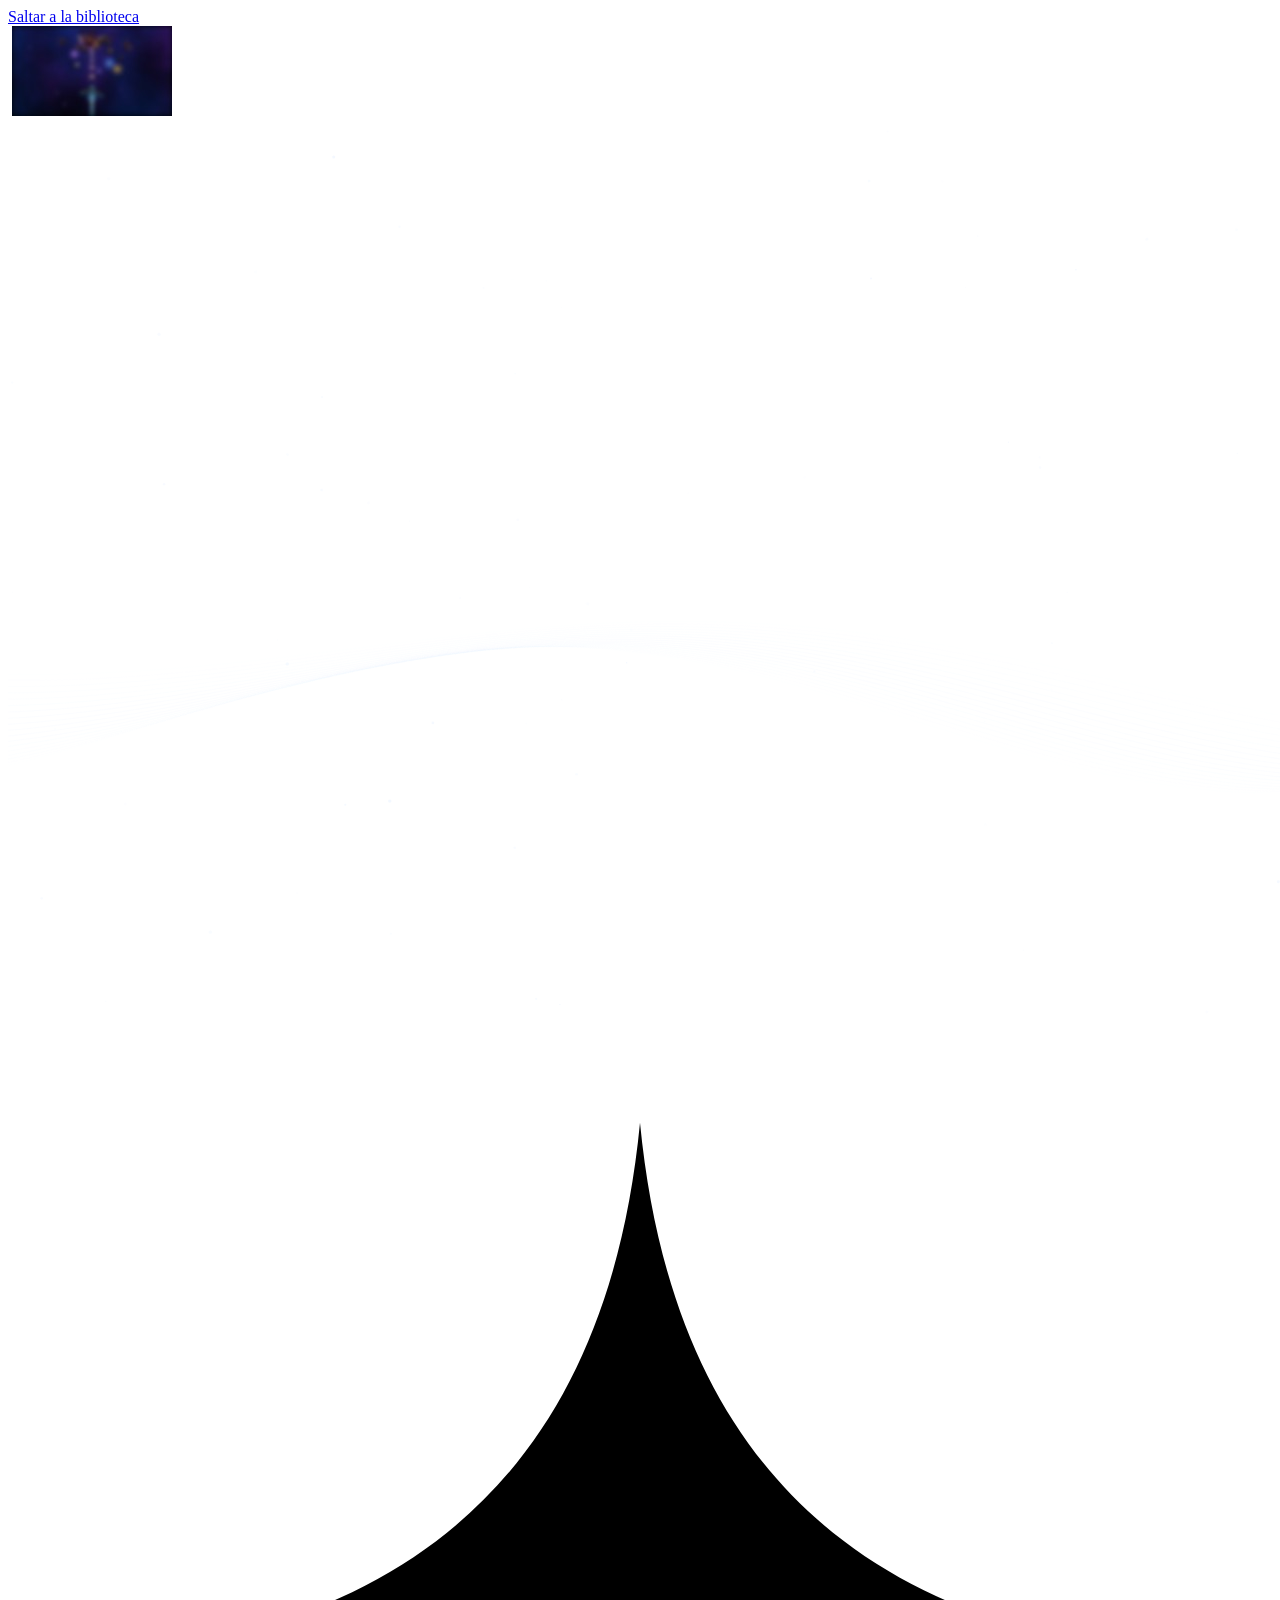
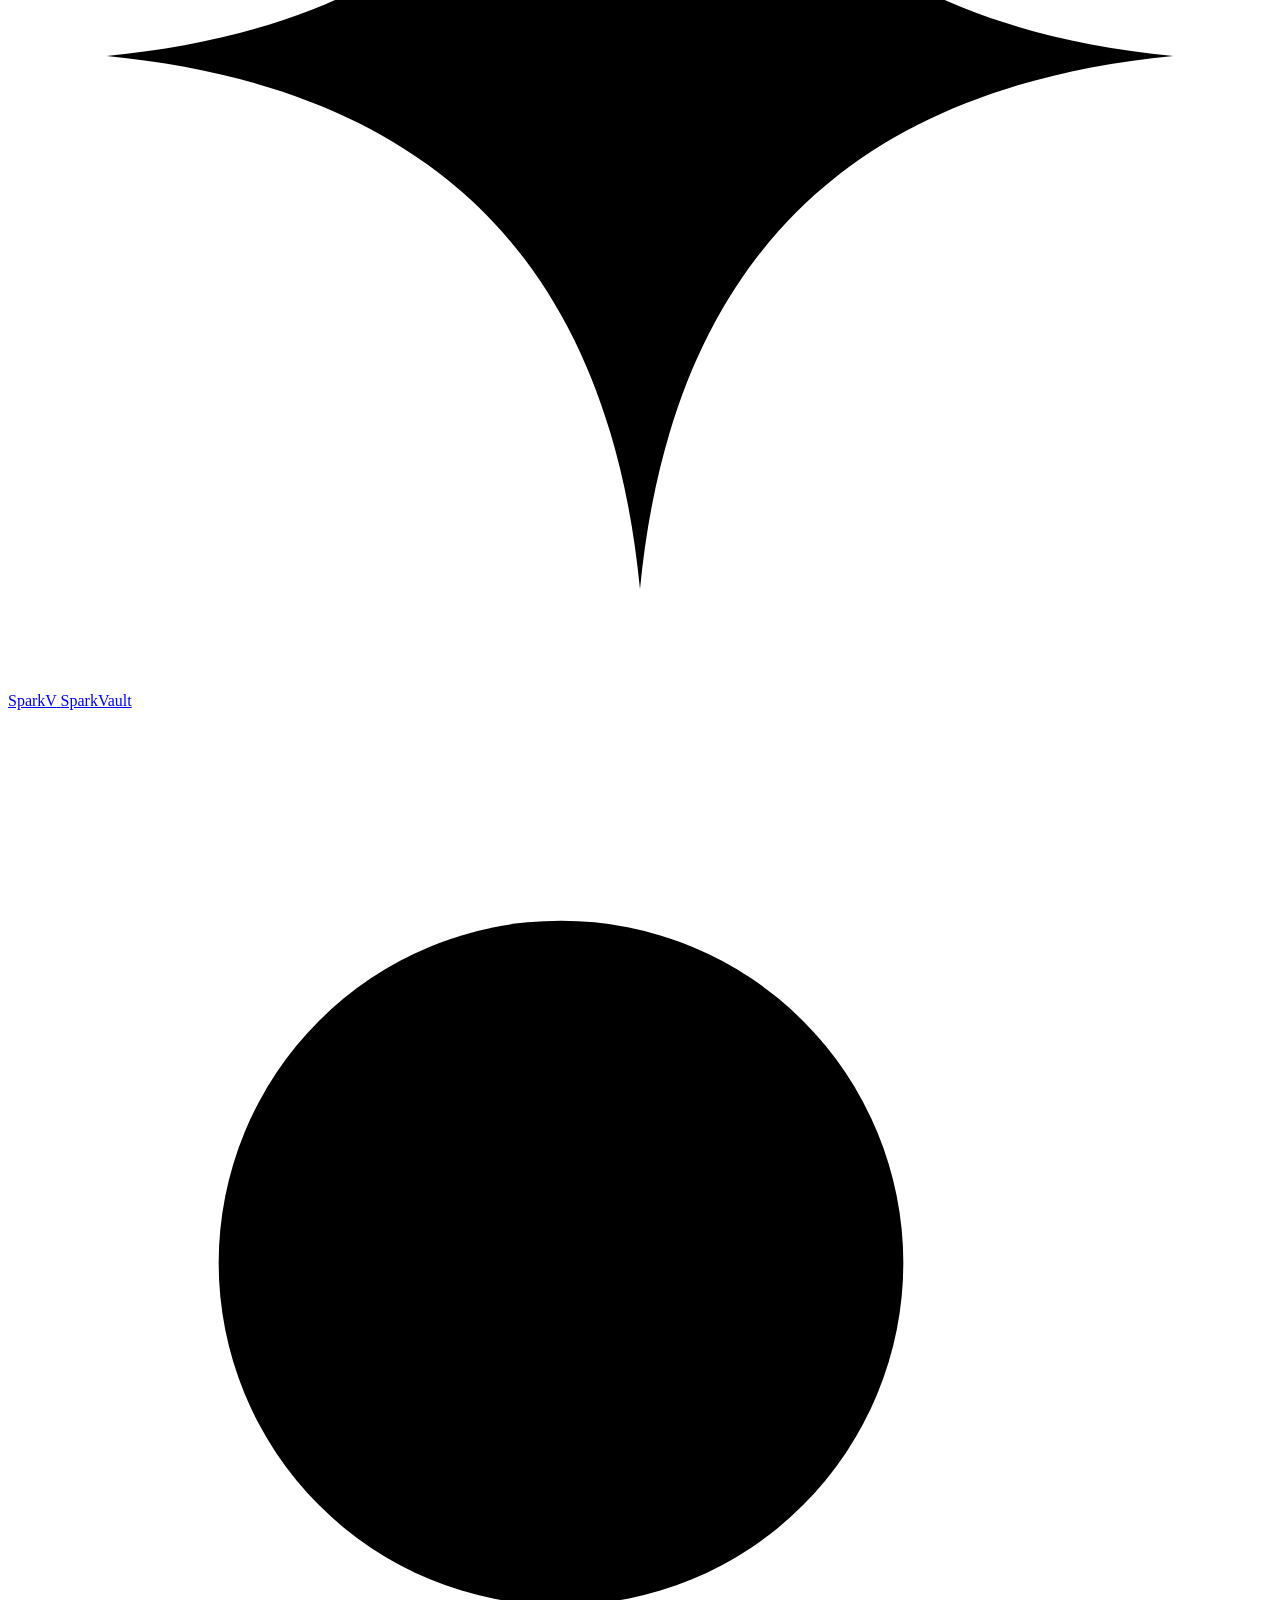
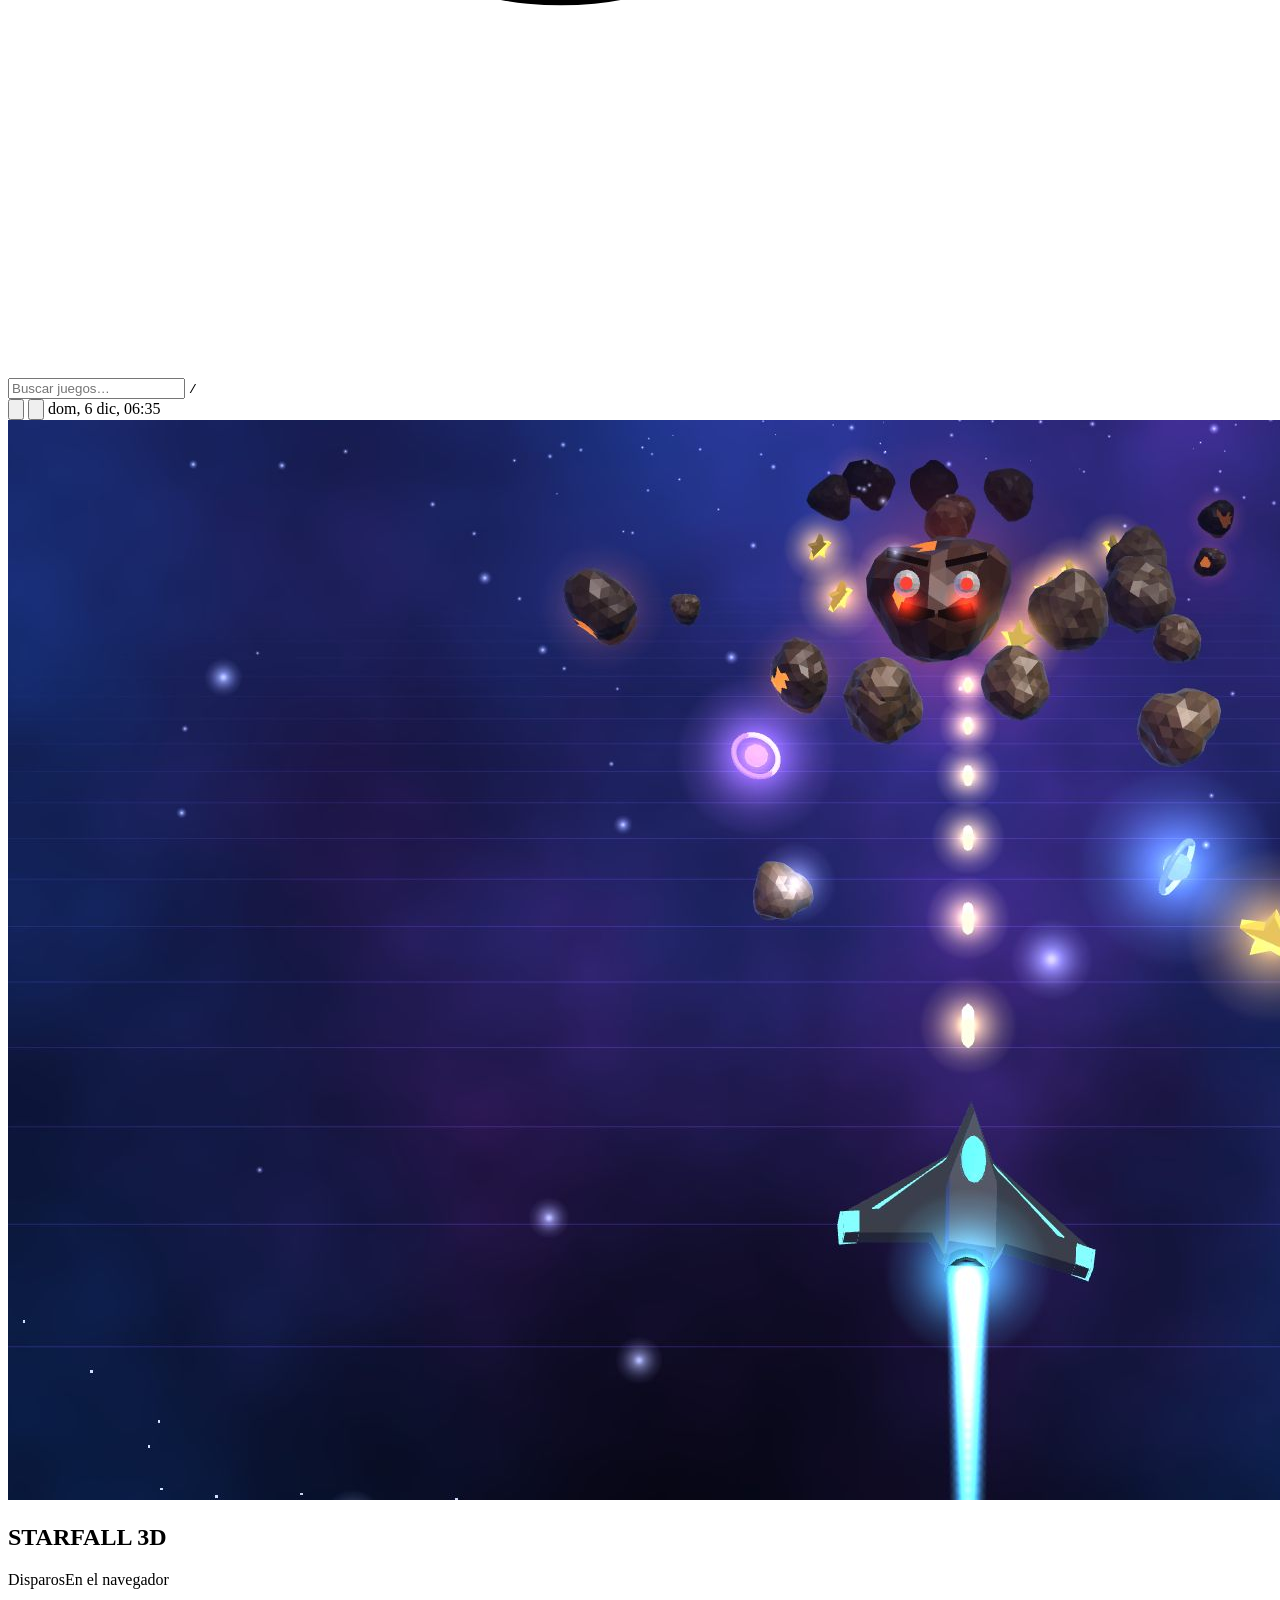
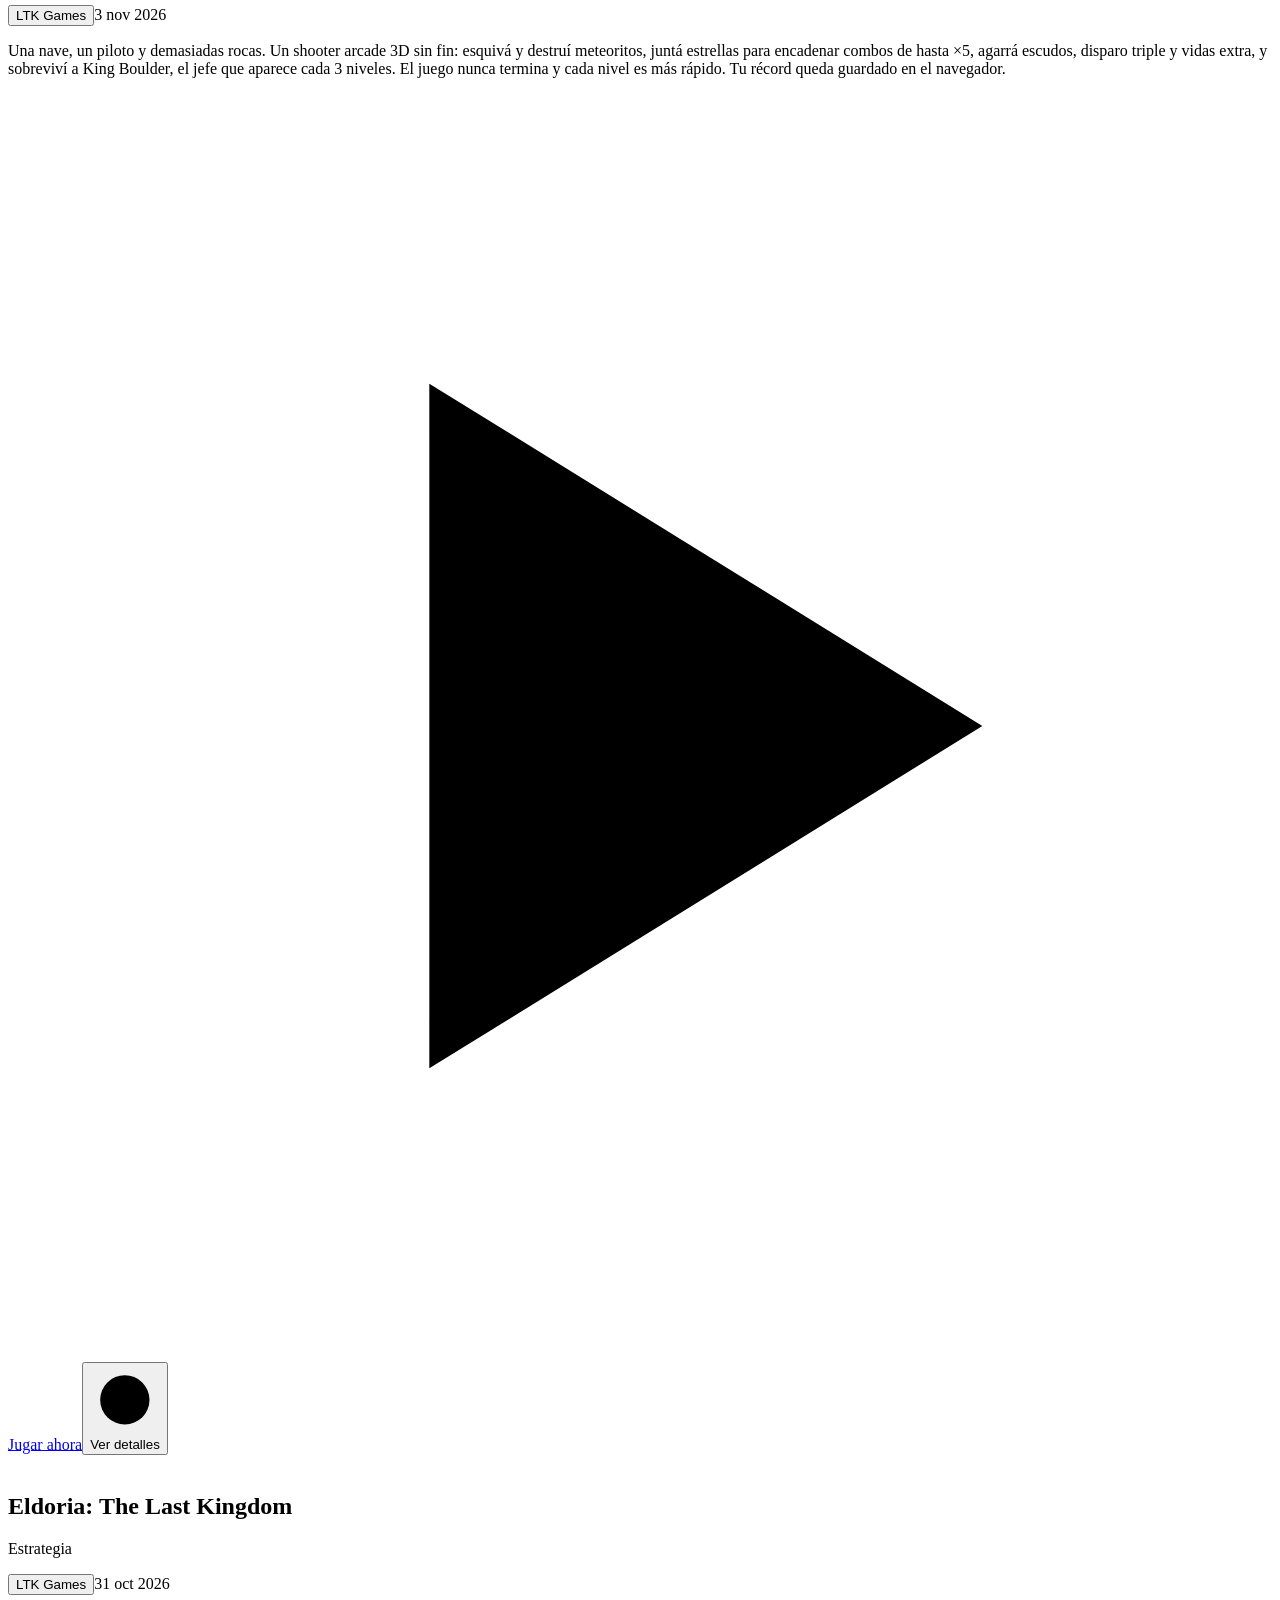
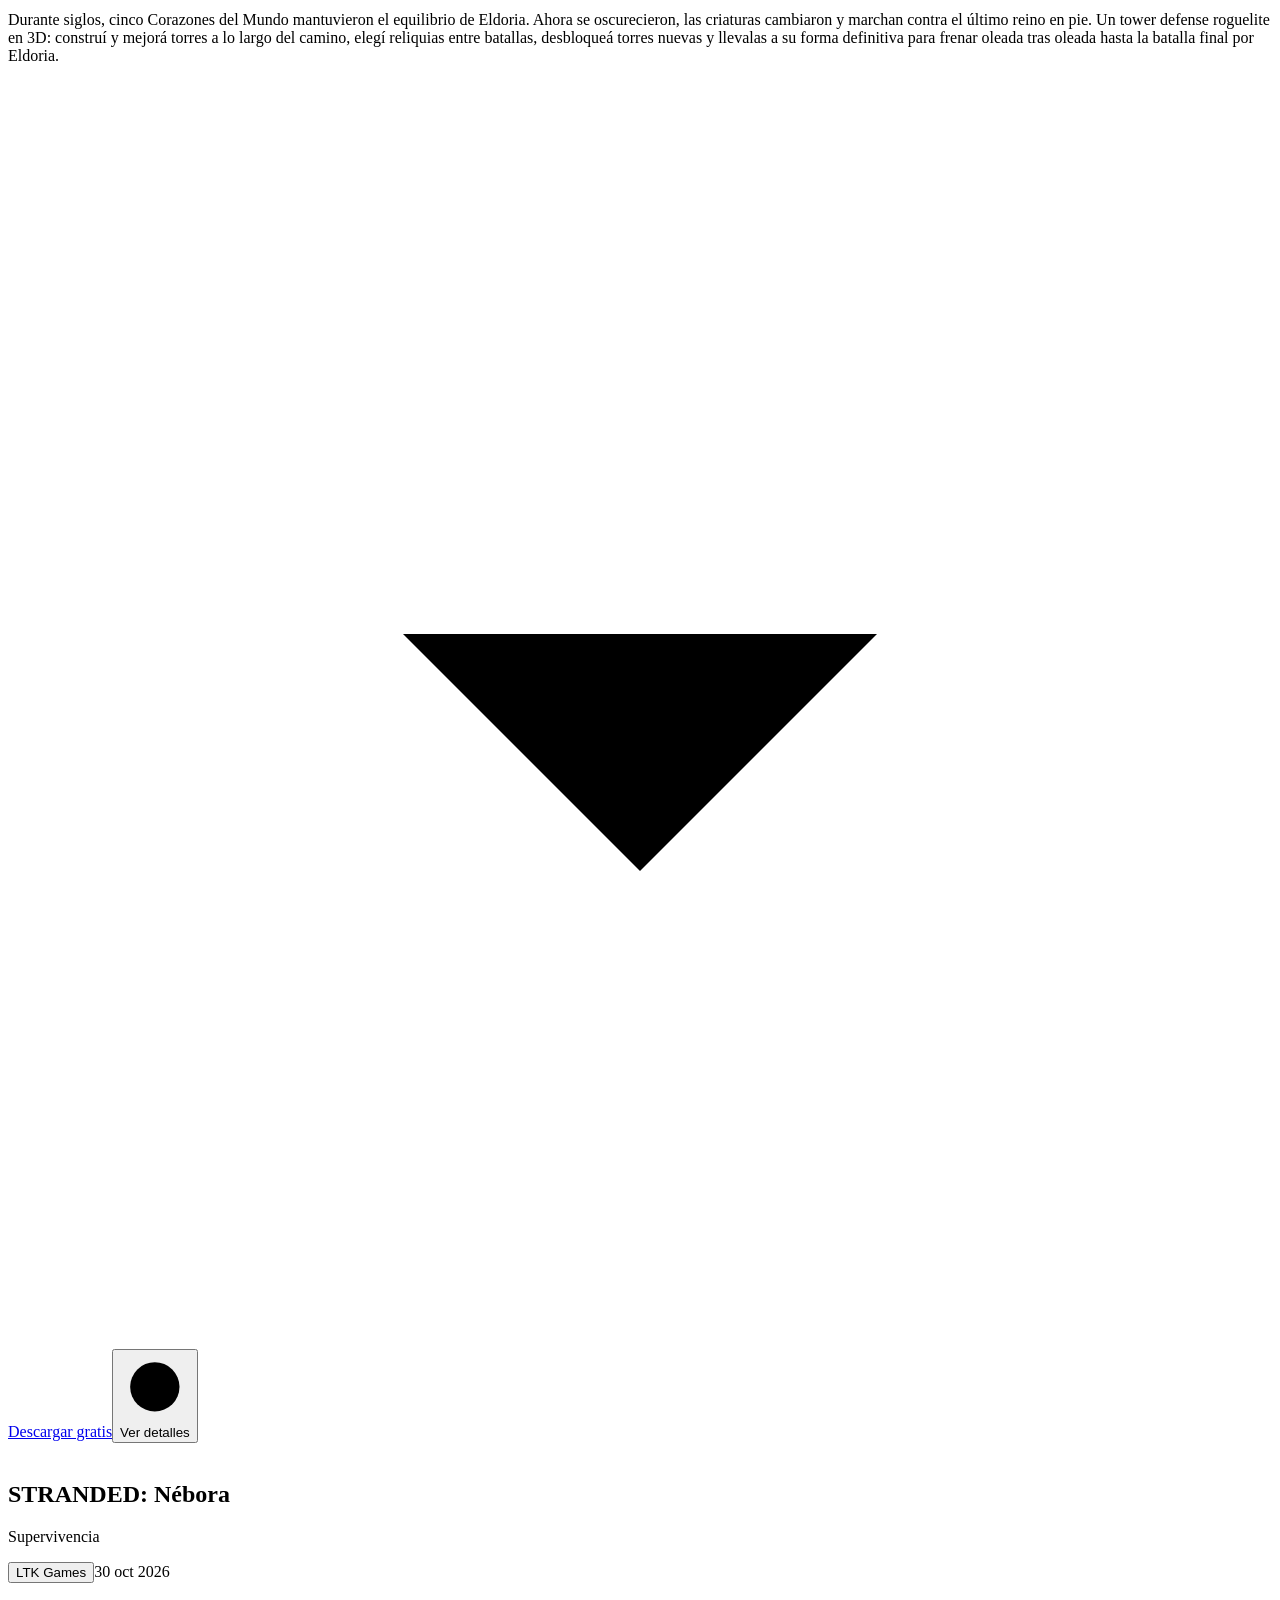
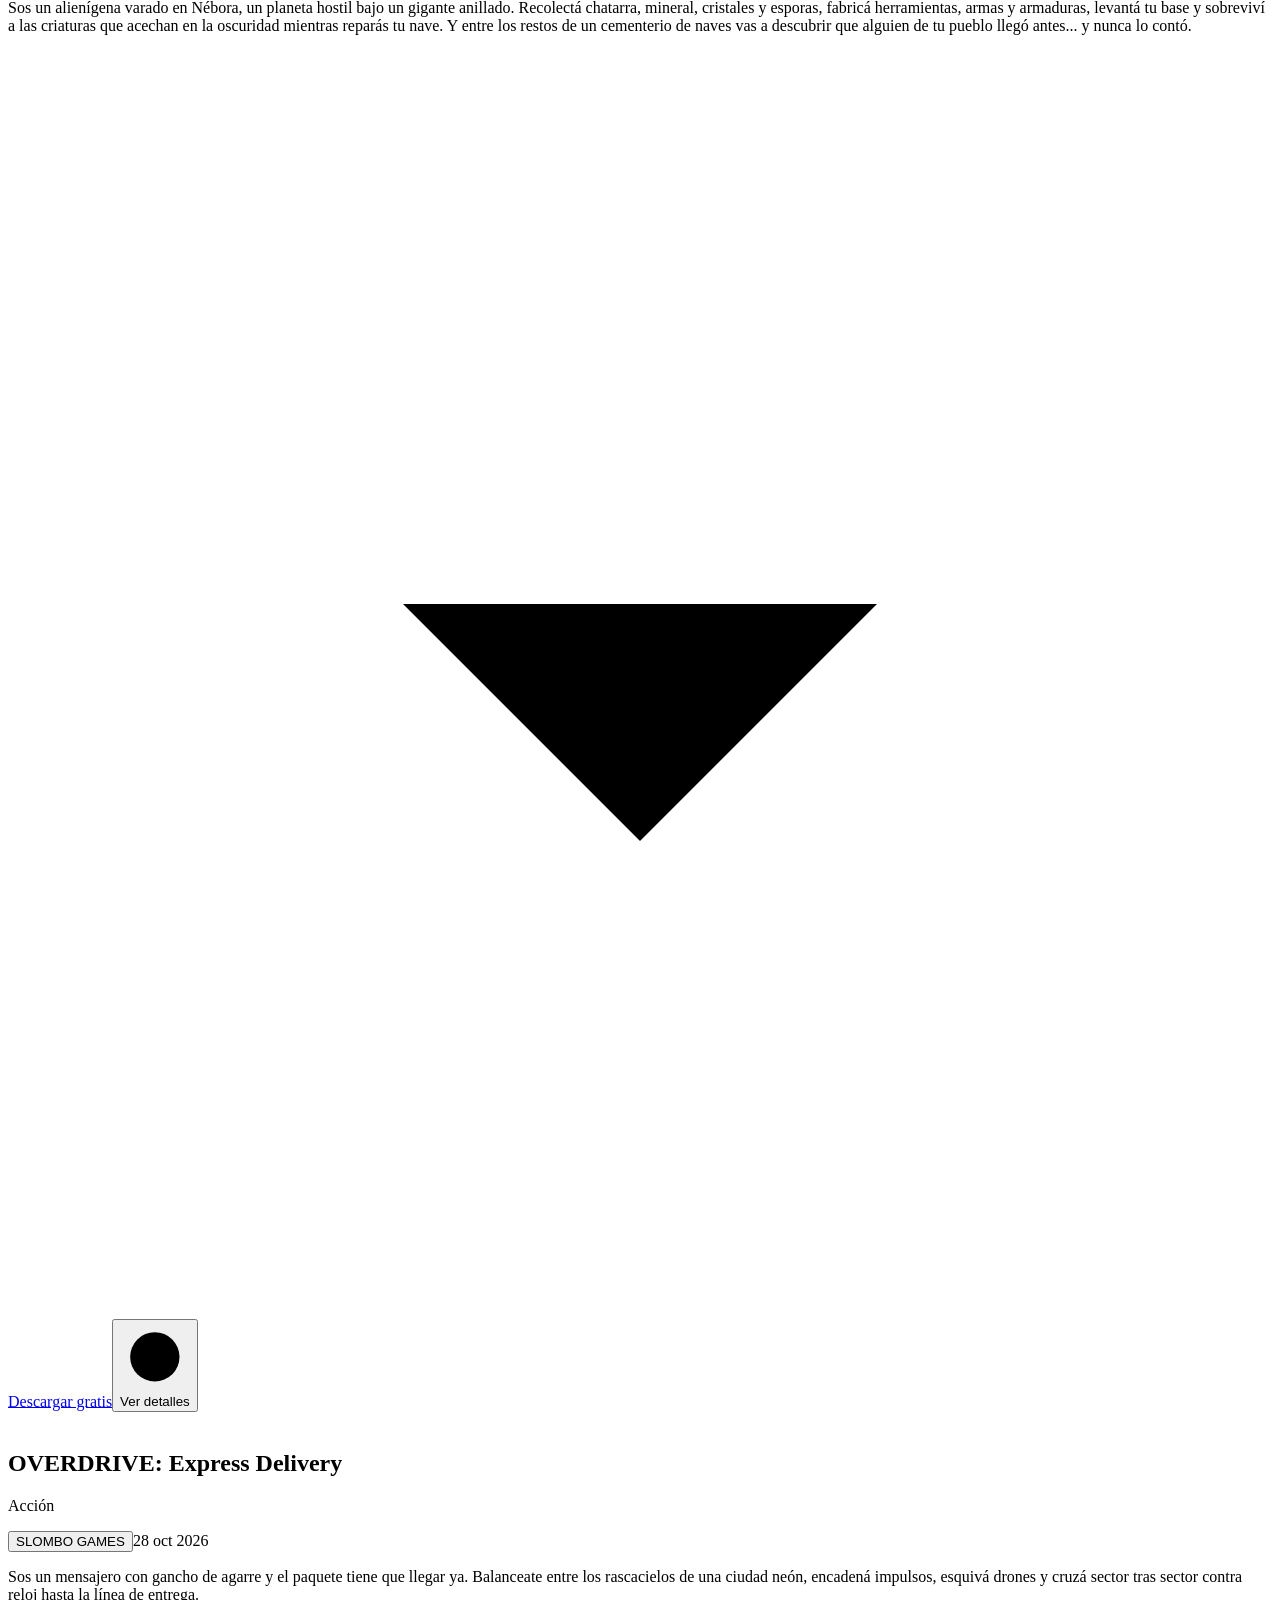
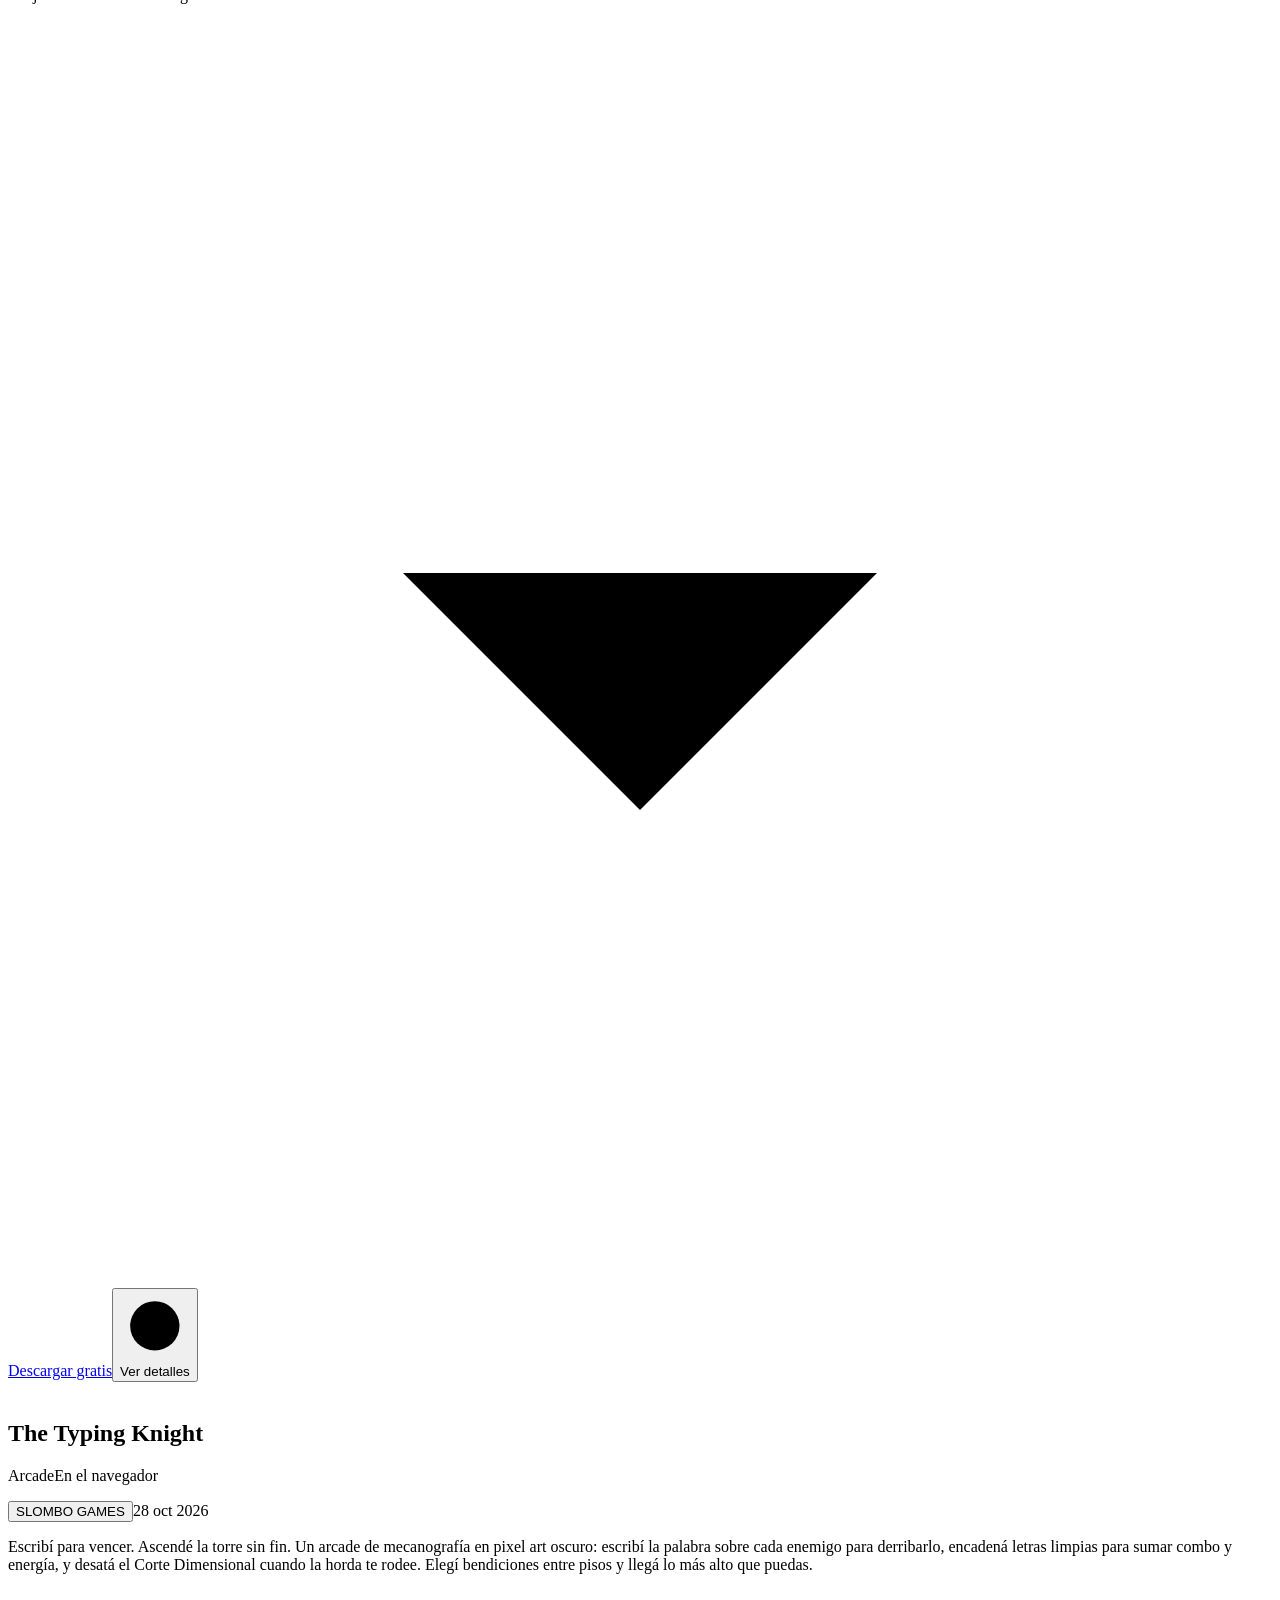
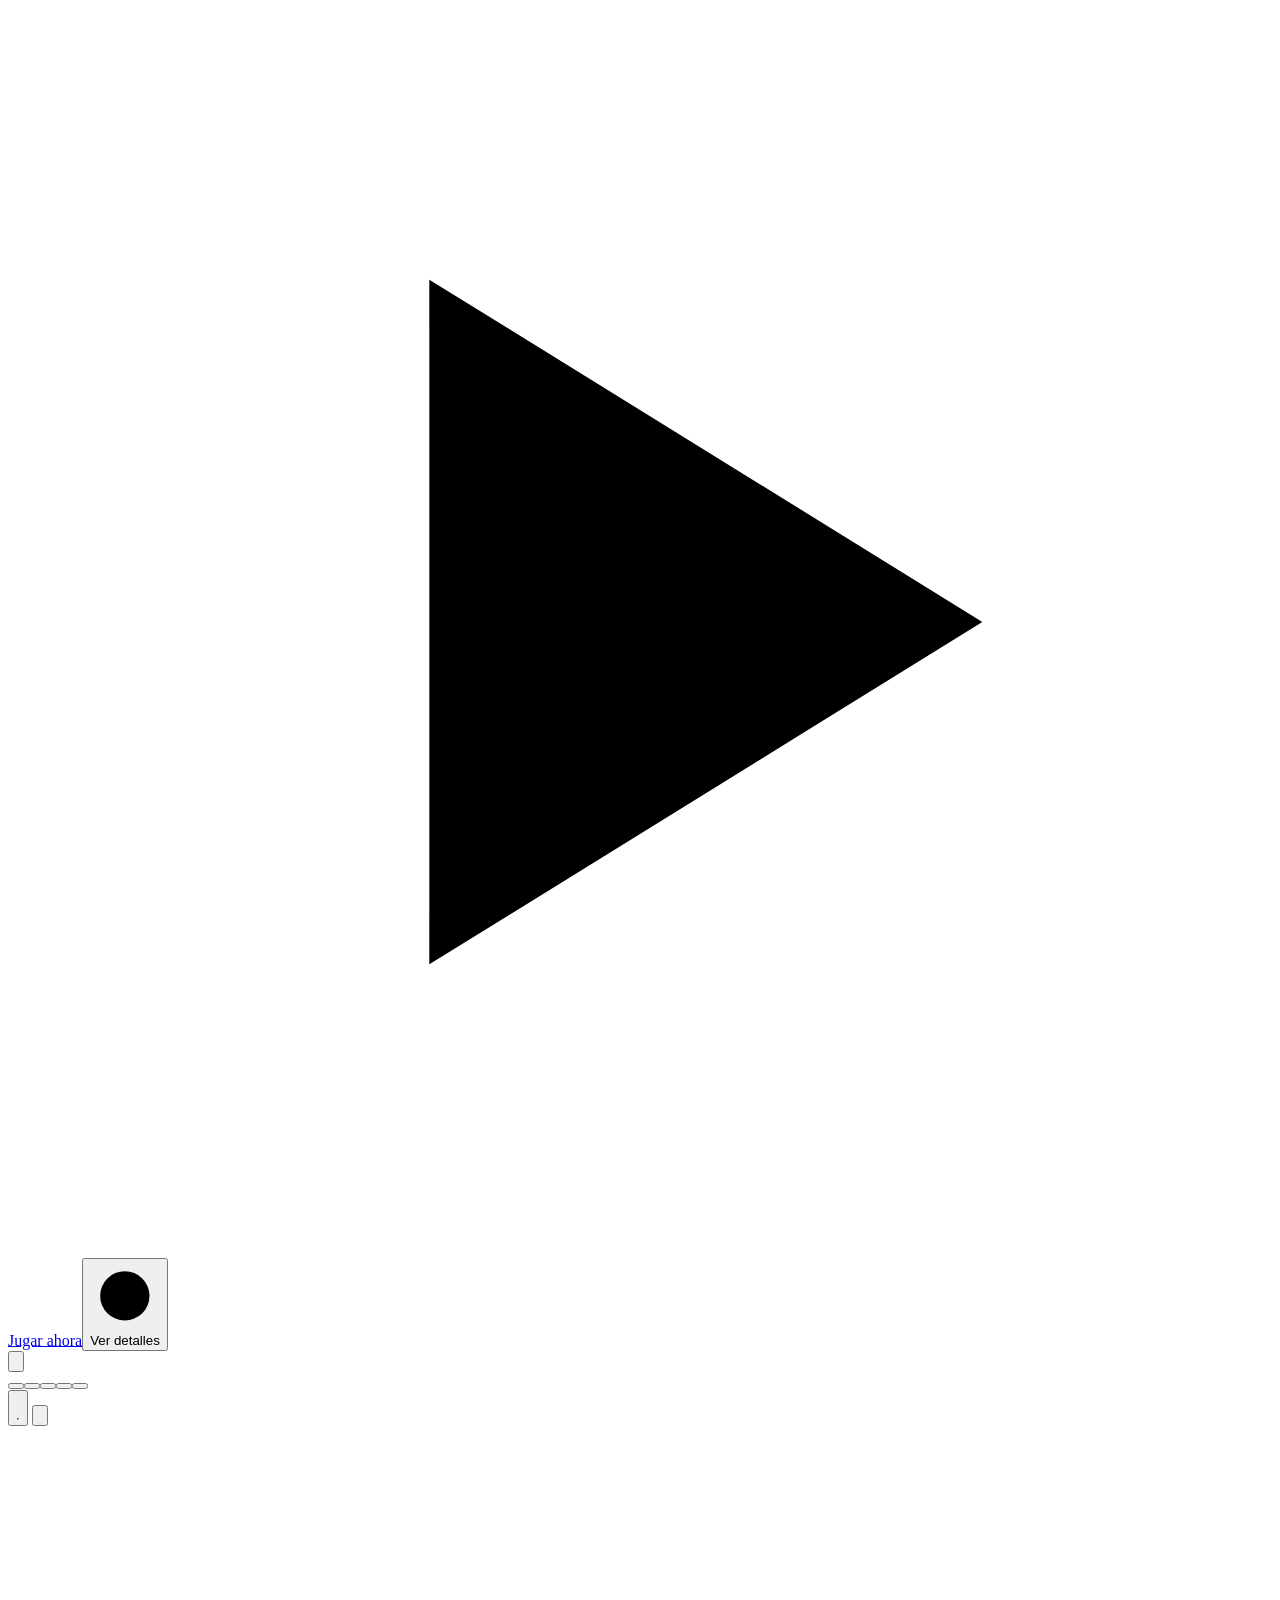
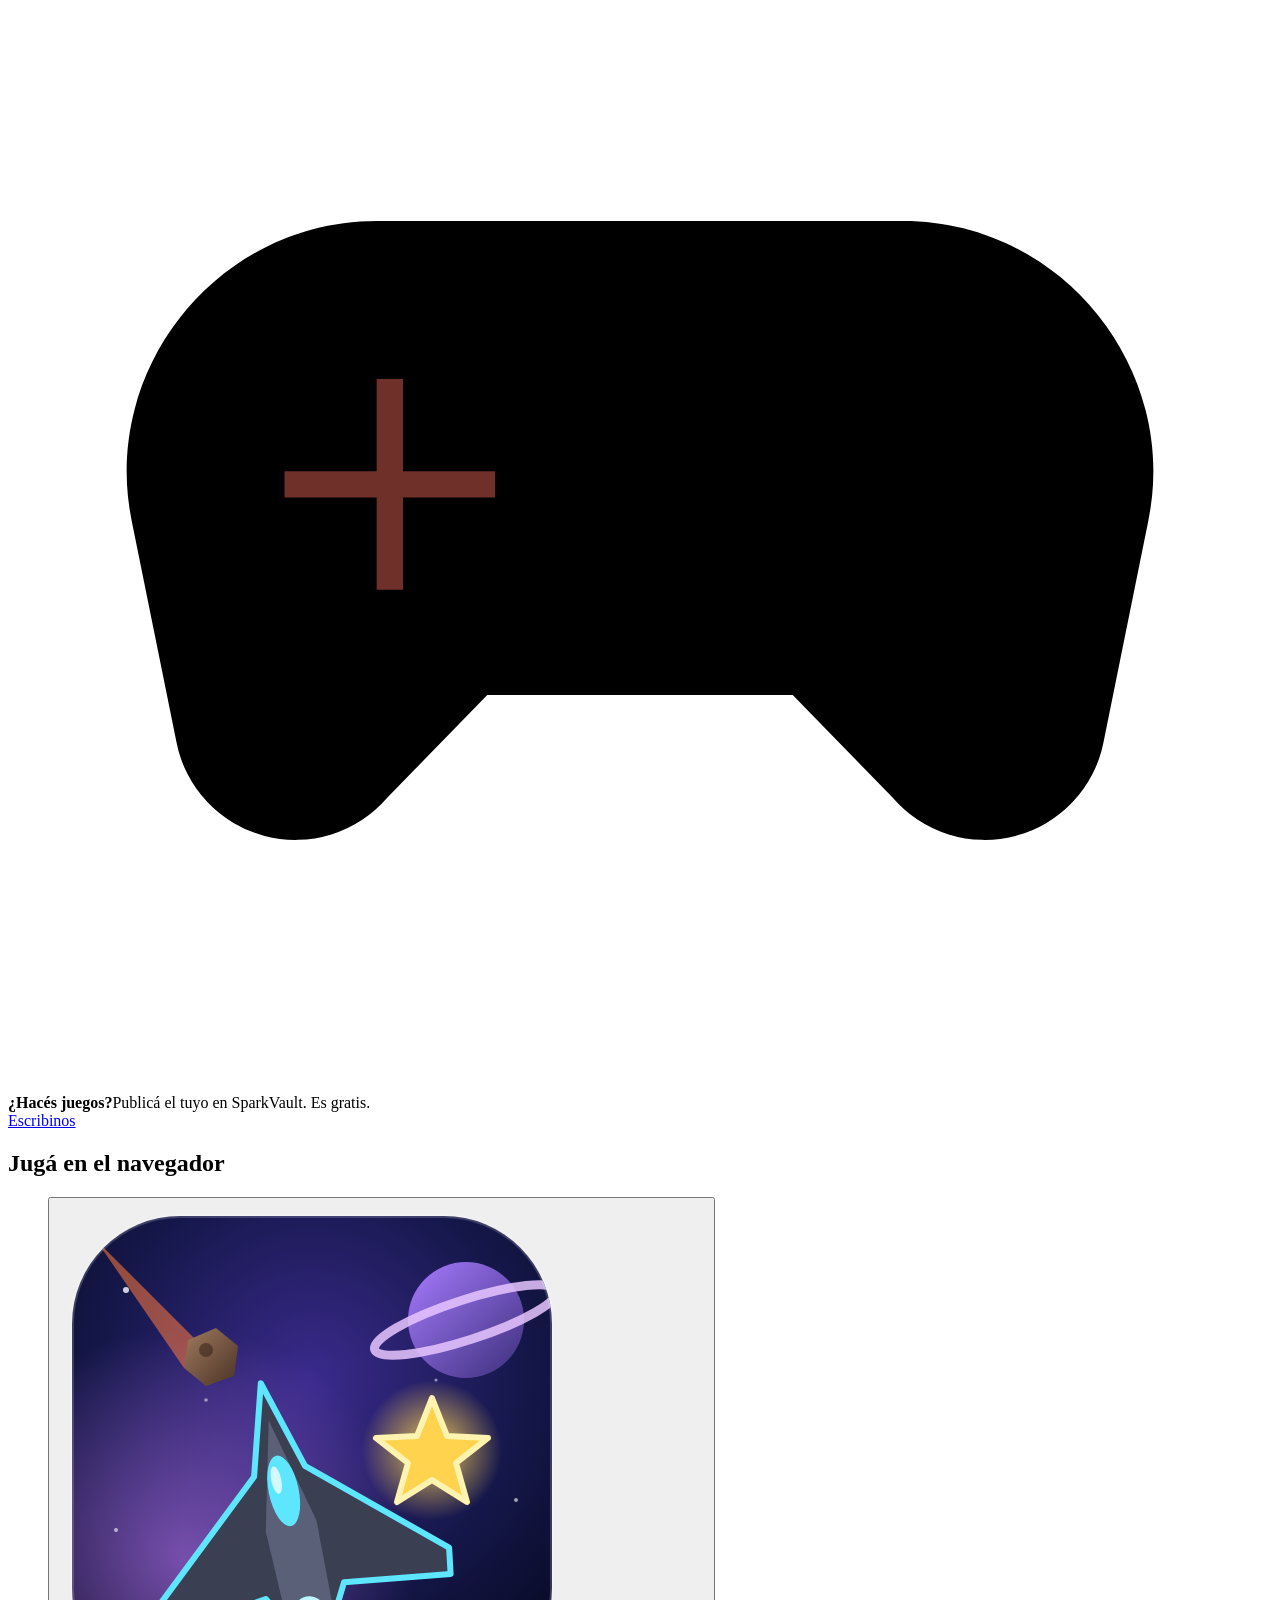
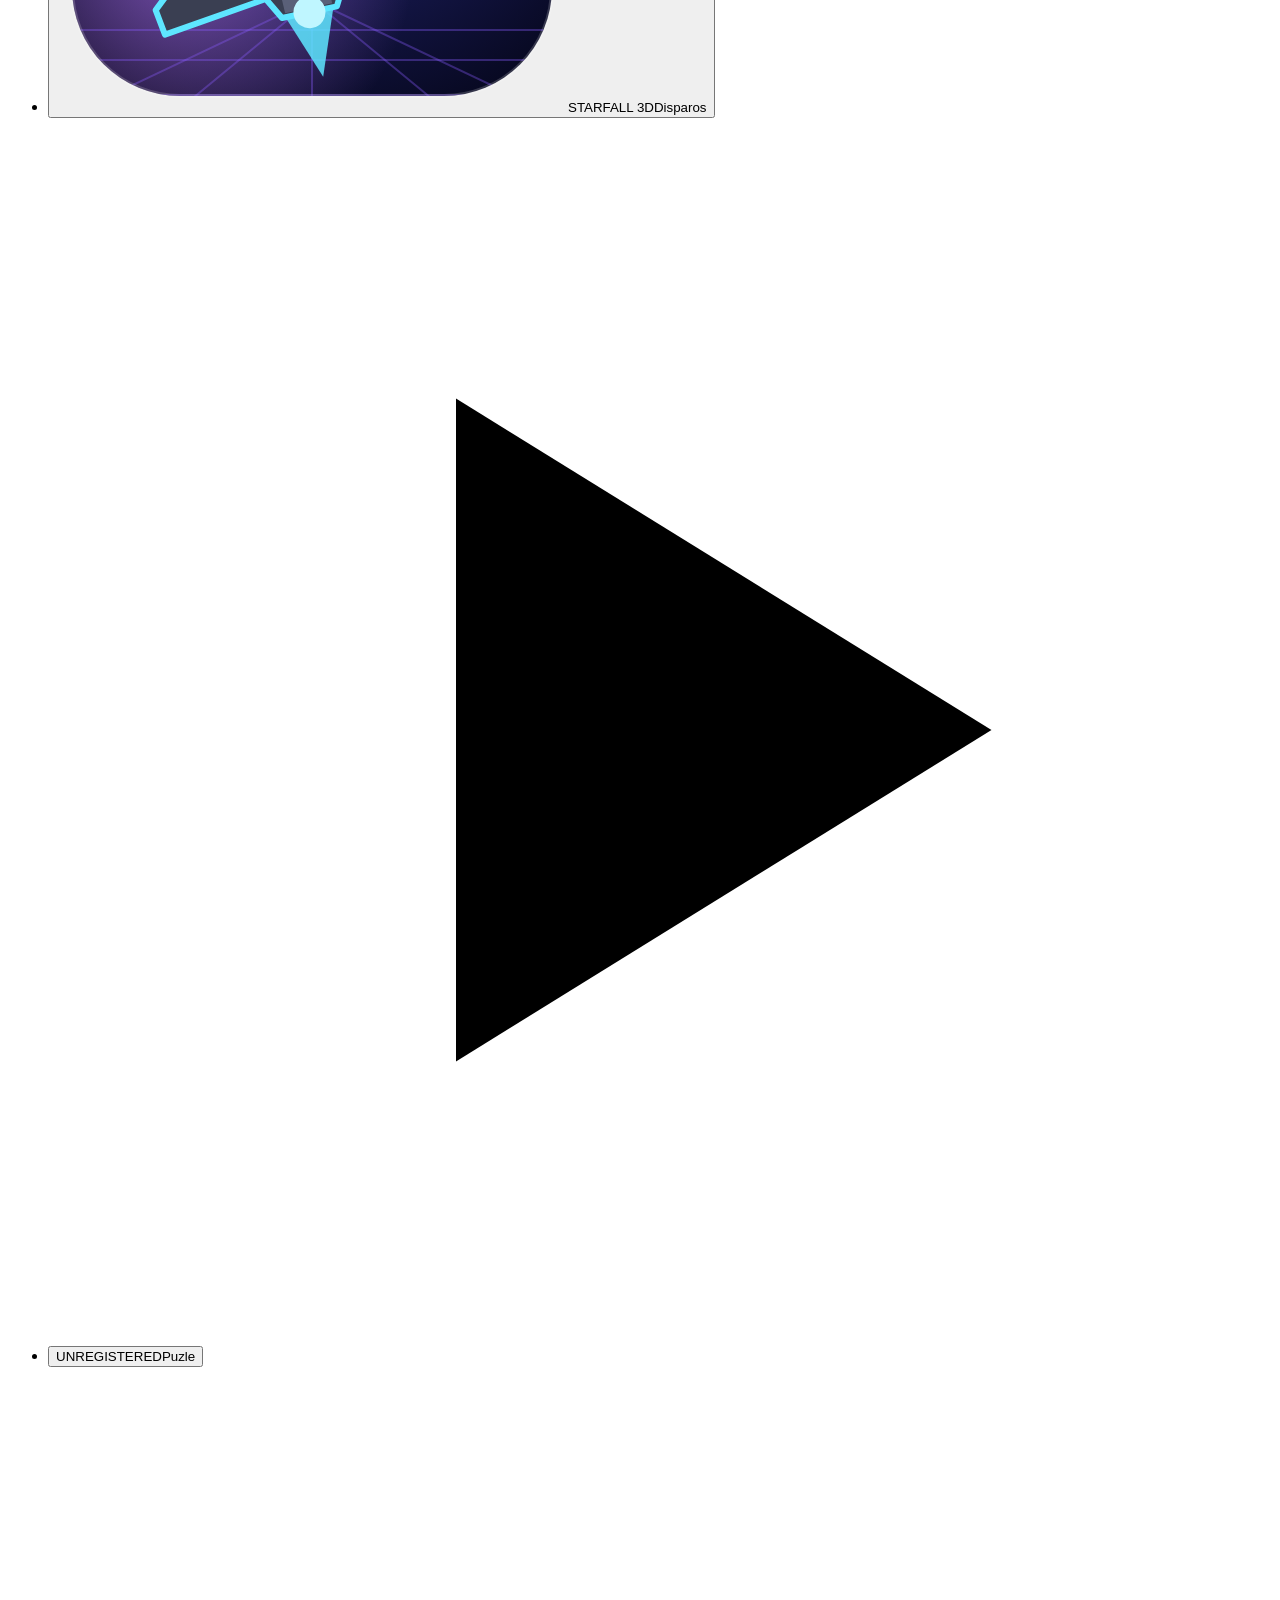
==== index.html @ 1d40930b "Give each game its own shareable, indexable page build-pages.mjs generates juego/<id>/ from games.js" ====
<!doctype html>
<html lang="es">
<head>
  <meta charset="utf-8">
  <meta name="viewport" content="width=device-width, initial-scale=1, viewport-fit=cover">
  <!-- seo:start: build-pages.mjs swaps this block for each game's page in juego/<id>/; og:url is the site root it uses. -->
  <title>SparkVault · Juegos indie gratis</title>
  <meta name="description" content="SparkVault: juegos indie gratis para descargar o jugar en el navegador.">
  <link rel="canonical" href="https://slombodev.github.io/sparkvault/">
  <!-- Vista previa al compartir el link (WhatsApp, Discord, X…) -->
  <meta property="og:type" content="website">
  <meta property="og:site_name" content="SparkVault">
  <meta property="og:title" content="SparkVault · Juegos indie gratis">
  <meta property="og:description" content="Juegos indie gratis para descargar o jugar en el navegador.">
  <meta property="og:url" content="https://slombodev.github.io/sparkvault/">
  <meta property="og:image" content="https://slombodev.github.io/sparkvault/og.png">
  <meta property="og:image:width" content="1200">
  <meta property="og:image:height" content="630">
  <meta property="og:locale" content="es_LA">
  <meta name="twitter:card" content="summary_large_image">
  <meta name="twitter:image" content="https://slombodev.github.io/sparkvault/og.png">
  <!-- seo:end -->
  <meta name="theme-color" content="#07090f">
  <link rel="icon" href="favicon.svg" type="image/svg+xml">
  <link rel="apple-touch-icon" href="apple-touch-icon.png">

  <link rel="preconnect" href="https://fonts.googleapis.com">
  <link rel="preconnect" href="https://fonts.gstatic.com" crossorigin>
  <link href="https://fonts.googleapis.com/css2?family=Plus+Jakarta+Sans:wght@400;500;600;700;800&display=swap" rel="stylesheet">
  <link rel="stylesheet" href="styles.css">
</head>
<body>
  <!-- Shared gradient for the glossy category icons -->
  <svg width="0" height="0" aria-hidden="true" focusable="false" style="position:absolute">
    <defs>
      <linearGradient id="gloss" x1="0" y1="0" x2="0" y2="1">
        <stop offset="0" stop-color="#ffffff"/>
        <stop offset=".48" stop-color="#dfe9f7"/>
        <stop offset=".52" stop-color="#a9bdd8"/>
        <stop offset="1" stop-color="#eef4ff"/>
      </linearGradient>
    </defs>
  </svg>

  <a class="skip" href="#library">Saltar a la biblioteca</a>

  <!-- Fondo dinámico: el arte del juego seleccionado + las ondas XMB -->
  <div class="backdrop" id="backdrop" aria-hidden="true">
    <img class="bd-layer" alt="" decoding="async">
    <img class="bd-layer" alt="" decoding="async">
  </div>
  <canvas id="bg" aria-hidden="true"></canvas>

  <div id="app">
    <header class="topbar" id="topbar">
      <a class="brand" href="#top" id="brand" aria-label="SparkVault, inicio">
        <span class="brand-mark" aria-hidden="true"><svg viewBox="0 0 64 64"><path d="M32 5C33.6 21.5 42.5 30.4 59 32C42.5 33.6 33.6 42.5 32 59C30.4 42.5 21.5 33.6 5 32C21.5 30.4 30.4 21.5 32 5Z"/></svg>SparkV</span>
        <span class="brand-name">SparkVault</span>
      </a>

      <div class="search" id="search">
        <div class="search-box" id="search-box">
          <svg class="search-ico" viewBox="0 0 24 24" aria-hidden="true"><circle cx="10.5" cy="10.5" r="6.5"/><path d="M15.5 15.5L21 21"/></svg>
          <input id="search-input" type="search" placeholder="Buscar juegos…" aria-label="Buscar juegos" autocomplete="off" spellcheck="false" role="combobox" aria-controls="search-results" aria-expanded="false" aria-autocomplete="list">
          <kbd class="search-key" aria-hidden="true">/</kbd>
          <ul class="search-results" id="search-results" role="listbox" aria-label="Resultados" hidden></ul>
        </div>
      </div>

      <div class="status">
        <button id="search-btn" class="icon-btn search-toggle" type="button" aria-label="Buscar juegos" aria-expanded="false" aria-controls="search-box">
          <svg viewBox="0 0 24 24" aria-hidden="true"><circle cx="10.5" cy="10.5" r="6.5"/><path d="M15.5 15.5L21 21"/></svg>
        </button>
        <button id="mute" class="icon-btn" type="button" aria-pressed="false" aria-label="Silenciar sonidos">
          <svg viewBox="0 0 24 24" aria-hidden="true"><path class="spk" d="M4 9h4l5-4v14l-5-4H4z"/><path class="wave" d="M16 8.5a5 5 0 0 1 0 7M18.5 6a8.5 8.5 0 0 1 0 12"/><path class="x" d="M16 9l6 6M22 9l-6 6"/></svg>
        </button>
        <time id="clock" class="clock"></time>
      </div>
    </header>

    <main id="top">
      <div class="home-top">
        <section class="hero" id="hero" aria-roledescription="carrusel" aria-label="Juegos destacados">
          <div class="hero-slides" id="hero-slides"></div>
          <div class="hero-controls" id="hero-controls" hidden>
            <button class="round-btn" id="hero-prev" type="button" aria-label="Juego anterior">
              <svg viewBox="0 0 24 24" aria-hidden="true"><path d="M15 5l-7 7 7 7"/></svg>
            </button>
            <div class="hero-dots" id="hero-dots"></div>
            <button class="round-btn" id="hero-pause" type="button" aria-pressed="false" aria-label="Pausar el carrusel">
              <svg class="i-pause" viewBox="0 0 24 24" aria-hidden="true"><path d="M9 6v12M15 6v12"/></svg>
              <svg class="i-play" viewBox="0 0 24 24" aria-hidden="true"><path d="M8 5.5v13l10.5-6.5z"/></svg>
            </button>
            <button class="round-btn" id="hero-next" type="button" aria-label="Juego siguiente">
              <svg viewBox="0 0 24 24" aria-hidden="true"><path d="M9 5l7 7-7 7"/></svg>
            </button>
          </div>
        </section>

        <aside class="side" aria-label="Destacados y anuncios" data-reveal="2">
          <div class="ad" id="ad-hero"></div>
          <section class="glass side-panel" id="web-panel" aria-labelledby="web-title" hidden>
            <h2 class="side-title" id="web-title">Jugá en el navegador</h2>
            <ul class="mini-list" id="web-list"></ul>
            <button class="side-more" id="web-more" type="button">Ver todos los juegos web</button>
          </section>
        </aside>
      </div>

      <section class="library" id="library" aria-labelledby="lib-title" tabindex="-1">
        <div class="lib-head" data-reveal>
          <h2 id="lib-title">Biblioteca</h2>
          <p class="lib-count" id="lib-count"></p>
          <a class="lib-link" id="lib-link" target="_blank" rel="noopener noreferrer" hidden></a>
        </div>
        <div class="cats" id="cats" role="tablist" aria-label="Categorías" data-reveal="2"></div>
        <ul class="grid" id="items" role="tabpanel" aria-label="Juegos"></ul>
        <div class="state" id="state" hidden></div>
      </section>
    </main>

    <footer class="site-foot">
      <div class="foot-row" data-reveal>
        <nav class="legal-links" aria-label="Legal">
          <span>© 2026 SparkV</span>
          <a href="legal.html#terms">Términos</a>
          <a href="legal.html#privacy">Privacidad</a>
          <a href="legal.html#refunds">Reembolsos</a>
          <a href="legal.html#contact">Contacto</a>
        </nav>
        <div class="hints" aria-hidden="true">
          <span><kbd>/</kbd> Buscar</span>
          <span><kbd>←</kbd><kbd>→</kbd><kbd>↑</kbd><kbd>↓</kbd> Navegar</span>
          <span><kbd>Enter</kbd> Abrir</span>
          <span><kbd>Esc</kbd> Volver</span>
        </div>
      </div>
      <p class="foot-word" aria-hidden="true">SparkVault</p>
    </footer>
  </div>

  <section id="detail" class="detail" role="dialog" aria-modal="true" aria-labelledby="d-title" inert>
    <img class="d-bg" id="d-bg" alt="">
    <div class="d-shade"></div>
    <div class="d-body" id="d-body">
      <div class="d-top">
        <button class="round-btn" id="d-back" type="button" aria-label="Volver a la biblioteca">
          <svg viewBox="0 0 24 24" aria-hidden="true"><path d="M15 5l-7 7 7 7"/></svg>
        </button>
        <button class="round-btn" id="d-share" type="button" aria-label="Compartir este juego">
          <svg viewBox="0 0 24 24" aria-hidden="true"><path d="M12 15V4M7.5 8.5L12 4l4.5 4.5M5 13v6a1 1 0 0 0 1 1h12a1 1 0 0 0 1-1v-6"/></svg>
        </button>
      </div>

      <div class="d-grid">
        <div class="d-main">
          <div class="d-head">
            <h1 class="d-title" id="d-title"></h1>
            <div class="meta-row">
              <p class="chips" id="d-chips"></p>
              <p class="d-dev" id="d-dev"></p>
            </div>
            <div class="d-actions">
              <div id="d-cta"></div>
              <span class="d-price" id="d-price"></span>
              <span class="dl-count" id="d-dl" data-dl="" hidden></span>
            </div>
            <p class="d-note" id="d-note"></p>
            <p class="d-warn" id="d-warn" hidden></p>
          </div>

          <section class="glass d-panel">
            <h2>Sinopsis</h2>
            <p class="d-desc" id="d-desc"></p>
          </section>

          <section class="d-media" id="d-shots-wrap" hidden>
            <h2>Capturas</h2>
            <ul class="shots" id="d-shots"></ul>
          </section>

          <section class="d-media" id="d-trailer-wrap" hidden>
            <h2>Tráiler</h2>
            <div class="trailer" id="d-trailer"></div>
          </section>
        </div>

        <aside class="d-side">
          <section class="glass d-panel d-card">
            <img class="d-cover" id="d-cover" alt="">
            <h2>Requisitos del sistema</h2>
            <dl class="d-reqs" id="d-reqs"></dl>
          </section>
          <div class="ad ad-small" id="ad-detail" hidden></div>
        </aside>
      </div>

      <section class="d-related" id="d-related-wrap" hidden>
        <h2>También te puede gustar</h2>
        <ul class="grid grid-related" id="d-related"></ul>
      </section>
    </div>
  </section>

  <dialog class="viewer" id="viewer" aria-label="Captura ampliada">
    <img id="viewer-img" alt="">
    <button class="round-btn v-close" id="viewer-close" type="button" aria-label="Cerrar">
      <svg viewBox="0 0 24 24" aria-hidden="true"><path d="M6 6l12 12M18 6L6 18"/></svg>
    </button>
    <button class="round-btn v-prev" id="viewer-prev" type="button" aria-label="Captura anterior">
      <svg viewBox="0 0 24 24" aria-hidden="true"><path d="M15 5l-7 7 7 7"/></svg>
    </button>
    <button class="round-btn v-next" id="viewer-next" type="button" aria-label="Captura siguiente">
      <svg viewBox="0 0 24 24" aria-hidden="true"><path d="M9 5l7 7-7 7"/></svg>
    </button>
    <p class="v-count" id="viewer-count"></p>
  </dialog>

  <div class="toast" id="toast" role="status" aria-live="polite"></div>
  <div class="sr-only" id="announcer" aria-live="polite"></div>

  <noscript><p class="noscript">SparkVault necesita JavaScript para cargar la biblioteca de juegos.</p></noscript>
  <script src="app.js"></script>
</body>
</html>
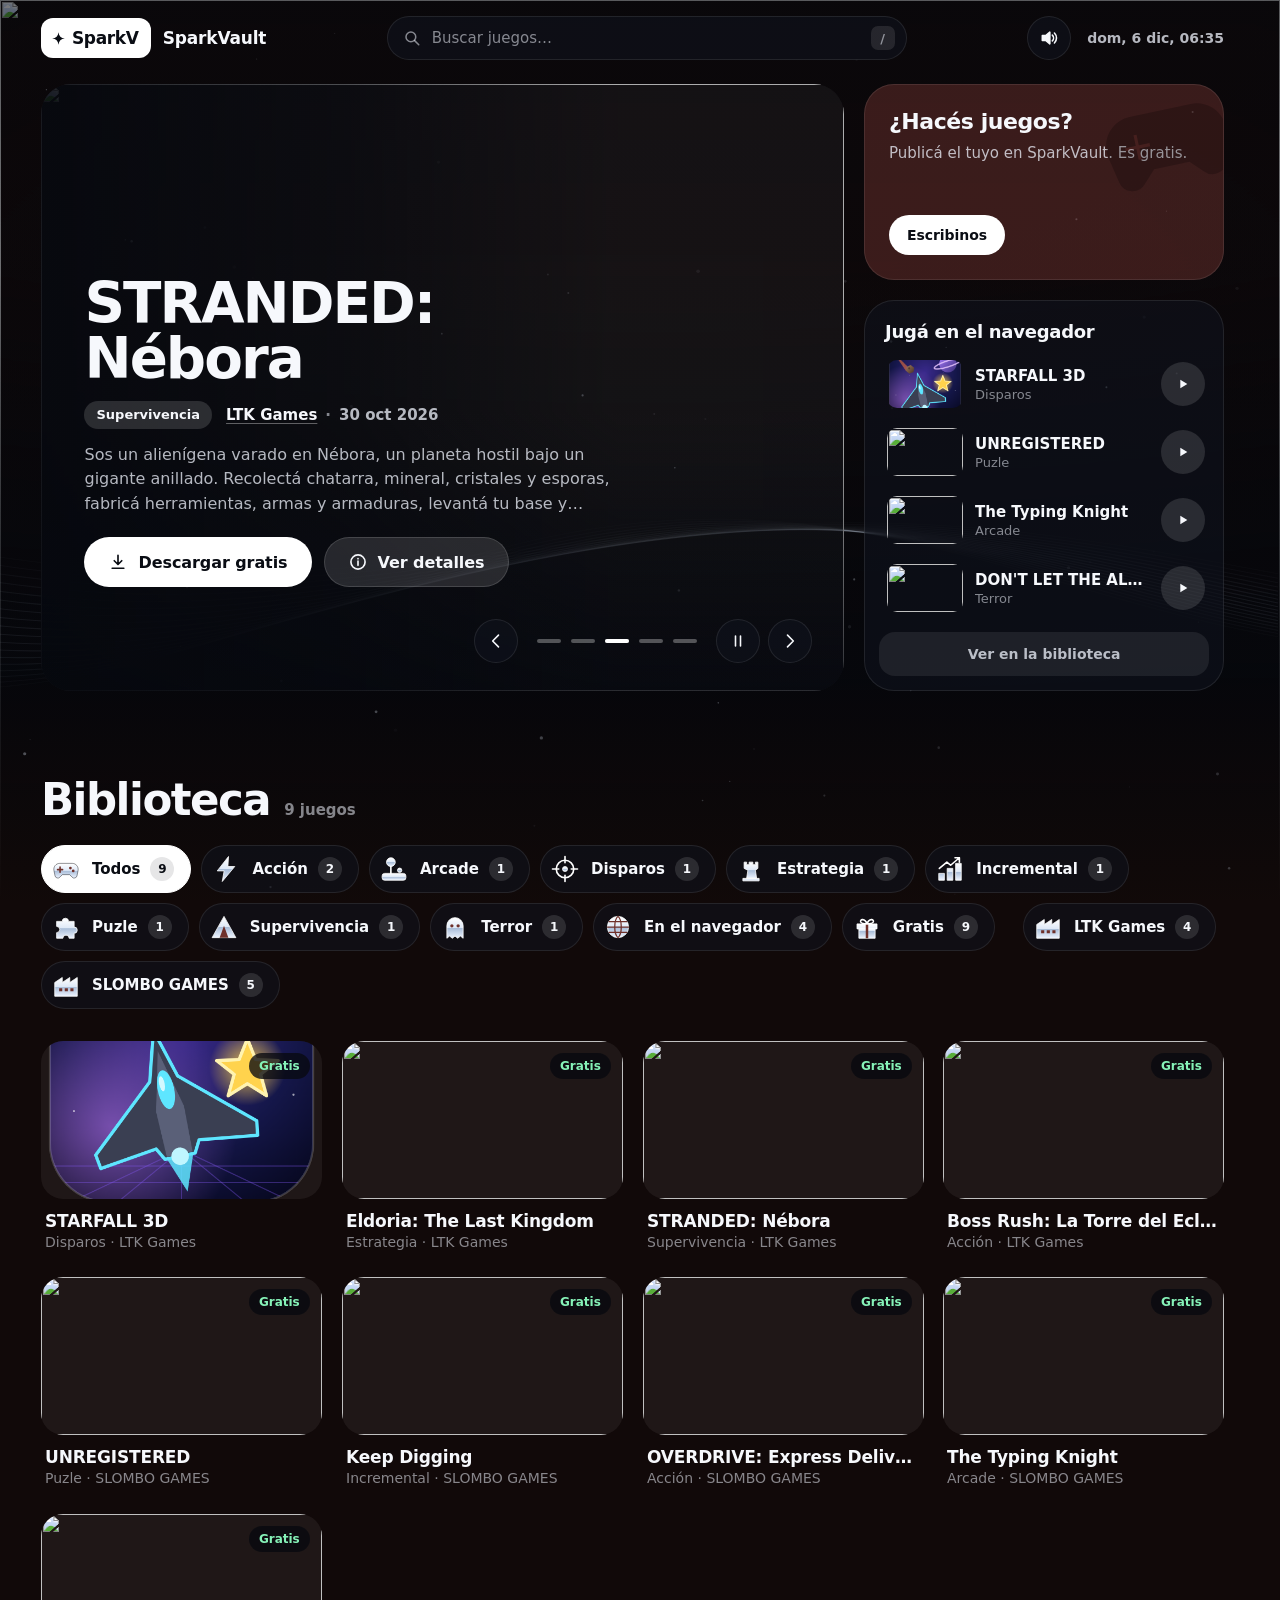
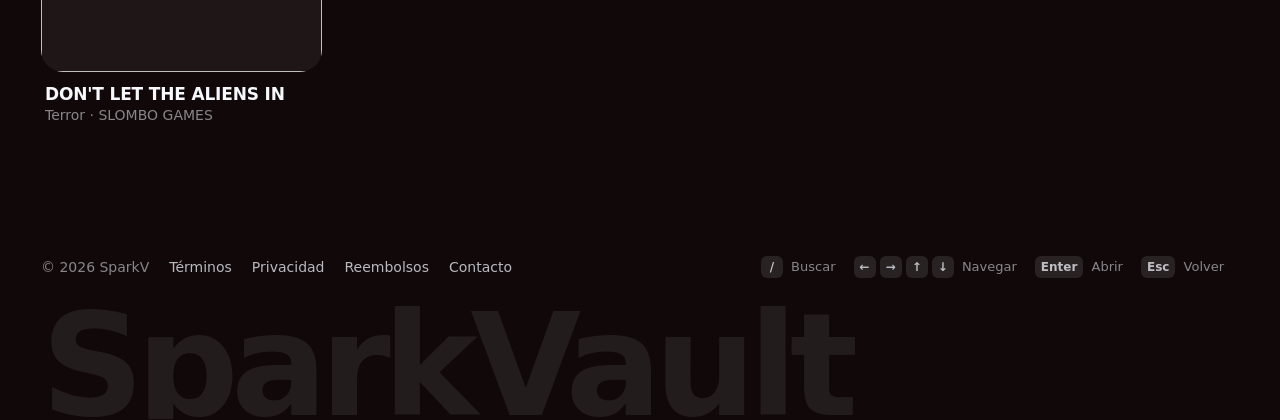
==== commit e9faef6a: "Replace the mailto Escribinos link with a contact form mailto does nothing on machines without a mai" ====
--- a/index.html
+++ b/index.html
@@ -216,6 +216,34 @@
     <p class="v-count" id="viewer-count"></p>
   </dialog>
 
+  <dialog class="contact glass" id="contact" aria-labelledby="contact-title">
+    <button class="round-btn c-close" id="contact-close" type="button" aria-label="Cerrar">
+      <svg viewBox="0 0 24 24" aria-hidden="true"><path d="M6 6l12 12M18 6L6 18"/></svg>
+    </button>
+    <form id="contact-form">
+      <h2 class="c-title" id="contact-title">Escribinos</h2>
+      <p class="c-lead">¿Querés publicar tu juego o tenés una consulta? Te respondemos por email.</p>
+      <label class="c-field">Nombre
+        <input name="name" autocomplete="name" maxlength="100" autofocus>
+      </label>
+      <label class="c-field">Tu email
+        <input name="email" type="email" autocomplete="email" required maxlength="200">
+      </label>
+      <label class="c-field">Mensaje
+        <textarea name="message" rows="5" required maxlength="5000" placeholder="Contanos de tu juego: nombre, género y un link si ya lo tenés."></textarea>
+      </label>
+      <!-- Honeypot: people never see it, spam bots fill it and FormSubmit drops the message. -->
+      <input class="sr-only" name="_honey" tabindex="-1" autocomplete="off" aria-hidden="true">
+      <p class="c-error" id="contact-error" role="alert" hidden></p>
+      <button class="btn btn-light" id="contact-send" type="submit">Enviar mensaje</button>
+    </form>
+    <div class="c-done" id="contact-done" hidden>
+      <h2 class="c-title" tabindex="-1">¡Mensaje enviado!</h2>
+      <p class="c-lead" id="contact-done-text"></p>
+      <button class="btn btn-glass" id="contact-ok" type="button">Listo</button>
+    </div>
+  </dialog>
+
   <div class="toast" id="toast" role="status" aria-live="polite"></div>
   <div class="sr-only" id="announcer" aria-live="polite"></div>
 
--- a/styles.css
+++ b/styles.css
@@ -0,0 +1,698 @@
+/*
+ * SparkVault (SparkV).
+ * Console-home storefront: the selected game's art fills the page, glass panels float over it.
+ * --hue is set per month by app.js (XMB-style tint for accents).
+ */
+:root {
+  --hue: 215;
+  --font: "Plus Jakarta Sans", "Segoe UI", system-ui, sans-serif;
+  --bg: hsl(var(--hue) 32% 5%);
+  --text: #f6f8fc;
+  --text-2: rgba(236, 241, 250, .76);
+  --text-3: rgba(236, 241, 250, .54);
+  --accent: hsl(var(--hue) 95% 72%);
+  --free: #86f2b8;
+  --buy: #ffd27a;
+  --glass: rgba(16, 20, 30, .58);
+  --glass-strong: rgba(14, 17, 26, .72);
+  --glass-edge: rgba(255, 255, 255, .09);
+  --glass-hi: rgba(255, 255, 255, .06);
+  --chip: rgba(255, 255, 255, .1);
+  --r-xl: 30px;
+  --r-lg: 22px;
+  --r-md: 16px;
+  --r-sm: 12px;
+  --ease-out: cubic-bezier(.23, 1, .32, 1);
+  --ease-in-out: cubic-bezier(.77, 0, .175, 1);
+  --ease-drawer: cubic-bezier(.32, .72, 0, 1);
+  --gutter: clamp(16px, 3.2vw, 44px);
+  --maxw: 1480px;
+  --topbar-h: 76px;
+  color-scheme: dark;
+}
+
+*, *::before, *::after { box-sizing: border-box; }
+html { scroll-padding-top: calc(var(--topbar-h) + 12px); scrollbar-gutter: stable; }
+html.locked { overflow: hidden; }
+body {
+  margin: 0;
+  min-height: 100dvh;
+  font-family: var(--font);
+  color: var(--text);
+  background-color: var(--bg);
+  -webkit-font-smoothing: antialiased;
+  -webkit-tap-highlight-color: transparent;
+  text-rendering: optimizeLegibility;
+}
+button { font: inherit; color: inherit; }
+img { display: block; max-width: 100%; }
+a { color: inherit; }
+h1, h2, h3 { text-wrap: balance; }
+p { text-wrap: pretty; }
+.sr-only { position: absolute; width: 1px; height: 1px; overflow: hidden; clip: rect(0 0 0 0); white-space: nowrap; }
+:focus-visible { outline: 2px solid var(--accent); outline-offset: 3px; }
+[hidden] { display: none !important; }
+
+.skip {
+  position: fixed; left: 16px; top: 12px; z-index: 100;
+  padding: 10px 16px; border-radius: 999px; background: #fff; color: #0a0d14; font-weight: 700; text-decoration: none;
+  transform: translateY(-160%); transition: transform .2s var(--ease-out);
+}
+.skip:focus { transform: none; }
+
+/* ---------- Glass ---------- */
+.glass {
+  border: 1px solid var(--glass-edge);
+  background: var(--glass);
+}
+
+/* ---------- Dynamic backdrop ---------- */
+.backdrop { position: fixed; inset: 0; z-index: 0; overflow: hidden; background: var(--bg); }
+.bd-layer {
+  position: absolute; inset: 0; width: 100%; height: 100%;
+  object-fit: cover; /* a 160×90 canvas, blurred once in JS; the GPU just scales it */
+  opacity: 0;
+  transition: opacity .9s ease;
+  will-change: opacity;
+}
+.bd-layer.on { opacity: 1; }
+.backdrop::after { /* scrim: keeps text readable whatever the art */
+  content: ""; position: absolute; inset: 0;
+  background:
+    linear-gradient(180deg, rgba(5, 7, 12, .55) 0%, rgba(5, 7, 12, .35) 30%, rgba(5, 7, 12, .78) 75%, var(--bg) 100%),
+    radial-gradient(120% 80% at 50% 0%, transparent 40%, rgba(5, 7, 12, .5) 100%);
+}
+#bg { position: fixed; inset: 0; width: 100%; height: 100%; z-index: 0; pointer-events: none; opacity: .8; }
+#app { position: relative; z-index: 1; min-height: 100dvh; display: flex; flex-direction: column; }
+
+/* ---------- Top bar ---------- */
+.topbar {
+  position: sticky; top: 0; z-index: 20;
+  display: grid; grid-template-columns: auto minmax(0, 1fr) auto; align-items: center; gap: 20px;
+  min-height: var(--topbar-h);
+  padding: max(12px, env(safe-area-inset-top)) var(--gutter) 12px;
+  transition: background-color .3s ease;
+}
+.topbar::before { /* solid backing fades in once the page scrolls under the bar */
+  content: ""; position: absolute; inset: 0; z-index: -1;
+  background: rgba(8, 10, 16, .9);
+  opacity: 0; transition: opacity .3s ease;
+}
+.topbar.scrolled::before { opacity: 1; }
+
+.brand { display: flex; align-items: center; gap: 12px; text-decoration: none; border-radius: 12px; }
+.brand-mark {
+  display: flex; align-items: center; gap: 6px; height: 40px; padding: 0 12px 0 10px; border-radius: 12px;
+  background: #fff; color: #0a0d14;
+  font-weight: 800; font-size: 17px; letter-spacing: -.02em;
+}
+.brand-mark svg { width: 15px; height: 15px; fill: currentColor; }
+.brand-name { font-weight: 700; font-size: 17px; letter-spacing: -.01em; white-space: nowrap; }
+
+.status { display: flex; align-items: center; gap: 10px; }
+.clock { font-weight: 600; font-size: 14px; color: var(--text-2); font-variant-numeric: tabular-nums; white-space: nowrap; padding-left: 6px; }
+
+.icon-btn, .round-btn {
+  display: grid; place-items: center; flex: none;
+  width: 44px; height: 44px; padding: 0; border-radius: 50%;
+  border: 1px solid var(--glass-edge); background: var(--glass);
+  cursor: pointer;
+  transition: transform .16s var(--ease-out), background-color .2s ease, border-color .2s ease;
+}
+.icon-btn:active, .round-btn:active { transform: scale(.94); }
+.icon-btn svg, .round-btn svg { width: 20px; height: 20px; fill: none; stroke: currentColor; stroke-width: 1.9; stroke-linecap: round; stroke-linejoin: round; }
+@media (hover: hover) and (pointer: fine) {
+  .icon-btn:hover, .round-btn:hover { background-color: rgba(255, 255, 255, .16); border-color: rgba(255, 255, 255, .2); }
+}
+#mute .spk { fill: currentColor; }
+#mute .x { display: none; }
+#mute[aria-pressed="true"] .wave { display: none; }
+#mute[aria-pressed="true"] .x { display: block; }
+.search-toggle { display: none; }
+
+/* Search */
+.search { justify-self: center; width: min(520px, 100%); position: relative; }
+.search-box { position: relative; }
+.search-ico { position: absolute; left: 16px; top: 22px; translate: 0 -50%; width: 18px; height: 18px; fill: none; stroke: var(--text-3); stroke-width: 2; stroke-linecap: round; pointer-events: none; }
+.search-box input {
+  width: 100%; height: 44px; padding: 0 44px 0 44px; border-radius: 999px;
+  border: 1px solid var(--glass-edge); background: var(--glass);
+  font: inherit; font-size: 15px; color: var(--text); outline: none;
+  transition: border-color .2s ease, background-color .2s ease;
+}
+.search-box input::-webkit-search-cancel-button { display: none; }
+.search-box input::placeholder { color: var(--text-3); }
+.search-box input:focus { border-color: rgba(255, 255, 255, .28); background-color: rgba(16, 20, 30, .7); }
+.search-key {
+  position: absolute; right: 12px; top: 22px; translate: 0 -50%;
+  display: grid; place-items: center; width: 24px; height: 24px; border-radius: 7px;
+  background: var(--chip); font: inherit; font-size: 13px; font-weight: 700; color: var(--text-3);
+  pointer-events: none; transition: opacity .15s ease;
+}
+.search-box input:focus ~ .search-key { opacity: 0; }
+.search-results {
+  position: absolute; left: 0; right: 0; top: 52px; margin: 0; padding: 6px; list-style: none;
+  max-height: min(400px, 62vh); overflow-y: auto;
+  border-radius: var(--r-md); border: 1px solid var(--glass-edge);
+  background: rgba(14, 17, 26, .9);
+  box-shadow: 0 24px 60px rgba(0, 0, 0, .5);
+  transform-origin: top center;
+  animation: pop-in .18s var(--ease-out);
+}
+@keyframes pop-in { from { opacity: 0; transform: translateY(-4px) scale(.98); } }
+.sr-item { display: flex; align-items: center; gap: 12px; padding: 8px; border-radius: var(--r-sm); cursor: pointer; }
+.sr-item[aria-selected="true"] { background: rgba(255, 255, 255, .1); }
+.sr-item img { flex: none; width: 76px; height: 43px; object-fit: cover; border-radius: 8px; }
+.sr-text { display: flex; flex-direction: column; gap: 2px; min-width: 0; }
+.sr-title { font-size: 15px; font-weight: 700; white-space: nowrap; overflow: hidden; text-overflow: ellipsis; }
+.sr-sub, .sr-empty { font-size: 13px; color: var(--text-2); }
+.sr-empty { padding: 10px; }
+
+/* ---------- Buttons ---------- */
+.btn {
+  display: inline-flex; align-items: center; justify-content: center; gap: 10px;
+  min-height: 50px; padding: 0 24px; border-radius: 999px; border: 0;
+  font-size: 16px; font-weight: 700; letter-spacing: -.005em; text-decoration: none; white-space: nowrap;
+  cursor: pointer;
+  transition: transform .16s var(--ease-out), background-color .2s ease, filter .2s ease;
+}
+.btn:active { transform: scale(.97); }
+.btn[disabled] { filter: grayscale(.6) brightness(.8); cursor: progress; }
+.btn-light { background: #fff; color: #0a0d14; }
+.btn-buy { background: var(--buy); color: #1d1404; }
+.btn-glass {
+  background: rgba(255, 255, 255, .12); color: var(--text);
+  box-shadow: inset 0 0 0 1px rgba(255, 255, 255, .14);
+}
+.btn-sm { min-height: 40px; padding: 0 18px; font-size: 14px; }
+@media (hover: hover) and (pointer: fine) {
+  .btn-light:hover { background: #e9eef8; }
+  .btn-buy:hover { filter: brightness(1.06); }
+  .btn-glass:hover { background: rgba(255, 255, 255, .2); }
+}
+.ui-ico { display: inline-grid; place-items: center; }
+.ui-ico svg { width: 20px; height: 20px; fill: none; stroke: currentColor; stroke-width: 2; stroke-linecap: round; stroke-linejoin: round; }
+.ui-ico svg .fill { fill: currentColor; stroke: none; }
+
+.chips { display: flex; flex-wrap: wrap; gap: 8px; margin: 0; }
+.chip {
+  display: inline-flex; align-items: center; min-height: 28px; padding: 0 12px; border-radius: 999px;
+  background: rgba(255, 255, 255, .14); color: var(--text);
+  font-size: 13px; font-weight: 600;
+}
+.chip-new { background: var(--accent); color: #07101d; }
+
+/* ---------- Home: hero + side ---------- */
+main { flex: 1; width: 100%; max-width: var(--maxw); margin: 0 auto; padding: 8px var(--gutter) 0; }
+.home-top { display: grid; grid-template-columns: minmax(0, 1fr) minmax(300px, 360px); gap: 20px; align-items: stretch; }
+body.no-games .home-top { display: none; }
+
+.hero {
+  position: relative; overflow: hidden;
+  min-height: clamp(420px, 62vh, 600px);
+  border-radius: var(--r-xl);
+  background: rgba(255, 255, 255, .05);
+  isolation: isolate;
+}
+.hero-slides:empty { position: absolute; inset: 0; background: linear-gradient(100deg, transparent 30%, rgba(255, 255, 255, .06) 50%, transparent 70%) 0 0 / 220% 100%; animation: shimmer 1.6s linear infinite; }
+@keyframes shimmer { to { background-position: -220% 0; } }
+
+.slide { position: absolute; inset: 0; cursor: pointer; visibility: hidden; opacity: 0; transition: opacity .7s ease, visibility 0s linear .7s; }
+.slide.active { visibility: visible; opacity: 1; z-index: 1; transition: opacity .7s ease, visibility 0s; }
+.slide-bg { position: absolute; inset: 0; width: 100%; height: 100%; object-fit: cover; transform: scale(1.08); transition: transform 7s var(--ease-out); }
+.slide.active .slide-bg { transform: scale(1); }
+.slide-shade {
+  position: absolute; inset: 0;
+  background:
+    linear-gradient(90deg, rgba(6, 8, 14, .9) 0%, rgba(6, 8, 14, .62) 38%, rgba(6, 8, 14, .1) 72%),
+    linear-gradient(0deg, rgba(6, 8, 14, .78) 0%, transparent 46%);
+}
+.slide-body {
+  position: absolute; left: 0; bottom: 0; z-index: 1;
+  width: min(620px, 100%); padding: clamp(24px, 3.4vw, 48px);
+  padding-bottom: clamp(84px, 9vw, 104px);
+  display: flex; flex-direction: column; align-items: flex-start; gap: 14px;
+  cursor: auto;
+}
+.slide-title { margin: 4px 0 0; font-size: clamp(34px, 4.4vw, 64px); font-weight: 800; line-height: .98; letter-spacing: -.035em; }
+.meta-row { display: flex; flex-wrap: wrap; align-items: center; gap: 8px 14px; }
+.slide-dev { margin: 0; font-size: 15px; font-weight: 600; color: var(--text-2); }
+.slide-desc {
+  margin: 0; max-width: 52ch; font-size: 16px; line-height: 1.55; color: var(--text-2);
+  display: -webkit-box; -webkit-line-clamp: 3; -webkit-box-orient: vertical; overflow: hidden;
+}
+.slide-actions { display: flex; flex-wrap: wrap; gap: 12px; margin-top: 6px; }
+/* Text settles in after the art on every slide change */
+.slide.active .slide-body > * { animation: rise .7s var(--ease-out) both; }
+.slide.active .slide-body > :nth-child(2) { animation-delay: 60ms; }
+.slide.active .slide-body > :nth-child(3) { animation-delay: 120ms; }
+.slide.active .slide-body > :nth-child(4) { animation-delay: 180ms; }
+@keyframes rise { from { opacity: 0; transform: translateY(18px); } }
+
+.hero-controls {
+  position: absolute; right: clamp(16px, 2.6vw, 32px); bottom: clamp(16px, 2.6vw, 28px); z-index: 2;
+  display: flex; align-items: center; gap: 8px;
+}
+.hero-dots { display: flex; align-items: center; padding: 0 6px; }
+.dot { display: grid; place-items: center; width: 34px; height: 44px; padding: 0; border: 0; background: none; cursor: pointer; }
+.dot-track { position: relative; width: 24px; height: 4px; border-radius: 4px; background: rgba(255, 255, 255, .3); overflow: hidden; transition: background-color .2s ease; }
+.dot-fill { position: absolute; inset: 0; background: #fff; transform: scaleX(0); transform-origin: left center; }
+.dot.active .dot-track { background: rgba(255, 255, 255, .35); }
+.dot.active .dot-fill { animation: dot-fill var(--hero-ms, 7000ms) linear forwards; }
+.hero.is-paused .dot.active .dot-fill { animation-play-state: paused; }
+@keyframes dot-fill { to { transform: scaleX(1); } }
+@media (hover: hover) and (pointer: fine) { .dot:hover .dot-track { background: rgba(255, 255, 255, .55); } }
+#hero-pause .i-play { display: none; }
+#hero-pause[aria-pressed="true"] .i-play { display: block; fill: currentColor; stroke: none; }
+#hero-pause[aria-pressed="true"] .i-pause { display: none; }
+
+/* Side column */
+.side { display: flex; flex-direction: column; gap: 20px; min-width: 0; }
+
+.ad {
+  position: relative; overflow: hidden; border-radius: var(--r-xl);
+  border: 1px solid var(--glass-edge); background: var(--glass);
+
+}
+.ad-label { font-size: 12px; font-weight: 600; color: var(--text-3); }
+.ad-title { display: block; font-size: 22px; font-weight: 800; letter-spacing: -.02em; line-height: 1.15; }
+.ad-text { display: block; font-size: 15px; line-height: 1.5; color: var(--text-2); }
+.ad-body { display: flex; flex-direction: column; align-items: flex-start; gap: 8px; }
+
+/* House promo: shown while no ad is configured */
+.ad.is-house {
+  display: grid; grid-template-columns: minmax(0, 1fr) auto; align-items: end; gap: 18px;
+  padding: 24px; min-height: 196px;
+  background: hsl(var(--hue) 70% 62% / .22);
+}
+.ad.is-house .ad-icon { position: absolute; right: -18px; top: -22px; width: 150px; height: 150px; opacity: .22; transform: rotate(-12deg); pointer-events: none; }
+.ad.is-house .ad-icon svg { width: 100%; height: 100%; overflow: visible; }
+.ad.is-house .ad-body { grid-column: 1 / -1; align-self: start; }
+.ad.is-house .btn { grid-column: 1; justify-self: start; }
+
+/* Custom ad: image on top, copy below */
+.ad.is-custom .ad-link { display: flex; flex-direction: column; text-decoration: none; height: 100%; }
+.ad-img { width: 100%; aspect-ratio: 16 / 9; object-fit: cover; transition: transform .6s var(--ease-out); }
+.ad.is-custom .ad-body { padding: 16px 20px 20px; }
+@media (hover: hover) and (pointer: fine) { .ad.is-custom .ad-link:hover .ad-img { transform: scale(1.04); } }
+.ad.is-adsense { padding: 12px 14px 14px; min-height: 120px; }
+.ad.is-adsense .ad-label { display: block; margin-bottom: 8px; }
+
+.side-panel { flex: 1; border-radius: var(--r-xl); padding: 20px 14px 14px; display: flex; flex-direction: column; min-height: 0; }
+.side-title { margin: 0 6px 10px; font-size: 18px; font-weight: 800; letter-spacing: -.015em; }
+.mini-list { margin: 0; padding: 0; list-style: none; display: flex; flex-direction: column; gap: 4px; }
+.side-more {
+  margin-top: auto; min-height: 44px; padding: 0 16px; border: 0; border-radius: var(--r-md);
+  background: rgba(255, 255, 255, .08); font-size: 14px; font-weight: 700; color: var(--text-2); cursor: pointer;
+  transition: background-color .2s ease, color .2s ease, transform .16s var(--ease-out);
+}
+.mini-list { margin-bottom: 12px; }
+.side-more:active { transform: scale(.98); }
+@media (hover: hover) and (pointer: fine) { .side-more:hover { background: rgba(255, 255, 255, .14); color: var(--text); } }
+.mini-list li { display: flex; align-items: center; gap: 6px; border-radius: var(--r-md); transition: background-color .2s ease; }
+.mini {
+  flex: 1; min-width: 0; display: flex; align-items: center; gap: 12px;
+  padding: 8px; border: 0; background: none; text-align: left; cursor: pointer; border-radius: var(--r-md);
+  transition: transform .16s var(--ease-out);
+}
+.mini:active { transform: scale(.98); }
+.mini-thumb { flex: none; width: 76px; height: 48px; object-fit: cover; border-radius: 10px; }
+.mini-text { display: flex; flex-direction: column; gap: 2px; min-width: 0; }
+.mini-title { font-size: 15px; font-weight: 700; white-space: nowrap; overflow: hidden; text-overflow: ellipsis; }
+.mini-sub { font-size: 13px; color: var(--text-3); }
+.mini-play {
+  flex: none; display: grid; place-items: center; width: 44px; height: 44px; margin-right: 4px; border-radius: 50%;
+  background: rgba(255, 255, 255, .12); color: var(--text);
+  transition: transform .16s var(--ease-out), background-color .2s ease, color .2s ease;
+}
+.mini-play:active { transform: scale(.92); }
+.mini-play .ui-ico svg { width: 16px; height: 16px; }
+@media (hover: hover) and (pointer: fine) {
+  .mini-list li:hover { background: rgba(255, 255, 255, .07); }
+  .mini-play:hover { background: #fff; color: #0a0d14; }
+}
+
+/* ---------- Library ---------- */
+.library { margin-top: clamp(48px, 7vw, 88px); outline: none; }
+.lib-head { display: flex; align-items: baseline; gap: 14px; margin-bottom: 18px; }
+.lib-head h2 { margin: 0; font-size: clamp(30px, 3.4vw, 44px); font-weight: 800; letter-spacing: -.035em; line-height: 1; }
+.lib-count { margin: 0; font-size: 15px; font-weight: 600; color: var(--text-3); }
+.lib-link { margin-left: auto; padding: 10px 2px; font-size: 15px; font-weight: 700; color: var(--text); text-decoration: underline; text-decoration-color: rgba(255, 255, 255, .35); text-underline-offset: 3px; transition: text-decoration-color .2s ease; }
+@media (hover: hover) and (pointer: fine) { .lib-link:hover { text-decoration-color: currentColor; } }
+
+.cats {
+  position: relative;
+  display: flex; gap: 10px; overflow-x: auto; overscroll-behavior-x: contain;
+  margin: 0 calc(var(--gutter) * -1) 24px; padding: 4px var(--gutter);
+  scrollbar-width: none; scroll-snap-type: x proximity; scroll-padding-inline: var(--gutter);
+}
+@media (min-width: 861px) {
+  .cats { flex-wrap: wrap; overflow: visible; margin: 0 0 28px; padding: 4px 0; }
+}
+.cats::-webkit-scrollbar { display: none; }
+.cat {
+  flex: none; display: inline-flex; align-items: center; gap: 10px;
+  min-height: 48px; padding: 0 16px 0 8px; border-radius: 999px;
+  border: 1px solid var(--glass-edge); background: var(--glass);
+  font-size: 15px; font-weight: 700; white-space: nowrap; cursor: pointer; scroll-snap-align: start;
+  transition: background-color .22s ease, color .22s ease, border-color .22s ease, transform .16s var(--ease-out);
+}
+.cat:active { transform: scale(.97); }
+.cat-icon { display: grid; place-items: center; width: 32px; height: 32px; }
+.cat-icon svg { width: 30px; height: 30px; overflow: visible; }
+.cat-icon .g { fill: url(#gloss); stroke: rgba(255, 255, 255, .9); stroke-width: 1.4; stroke-linejoin: round; }
+.cat-icon .l { fill: none; stroke: #fff; stroke-width: 2.6; stroke-linecap: round; stroke-linejoin: round; }
+.cat-icon .d { fill: hsl(var(--hue), 45%, 30%); stroke: none; }
+.cat-count {
+  display: grid; place-items: center; min-width: 24px; height: 24px; padding: 0 7px; border-radius: 999px;
+  background: rgba(255, 255, 255, .12); font-size: 12px; font-weight: 700; font-variant-numeric: tabular-nums;
+  transition: background-color .22s ease;
+}
+.cat[aria-selected="true"] { background: #fff; color: #0a0d14; border-color: #fff; }
+.cat[aria-selected="true"] .cat-count { background: rgba(10, 13, 20, .1); }
+.cat[aria-selected="true"] .cat-icon .g { stroke: rgba(10, 13, 20, .5); }
+@media (hover: hover) and (pointer: fine) { .cat:not([aria-selected="true"]):hover { background-color: rgba(255, 255, 255, .14); } }
+
+.grid { display: grid; grid-template-columns: repeat(auto-fill, minmax(min(100%, 268px), 1fr)); gap: 28px 20px; margin: 0; padding: 0; list-style: none; }
+.card-li { min-width: 0; }
+.grid.swap .card-li { animation: card-in .5s var(--ease-out) both; animation-delay: calc(var(--i, 0) * 45ms); }
+@keyframes card-in { from { opacity: 0; transform: translateY(16px) scale(.985); } }
+
+.card {
+  display: block; width: 100%; padding: 0; border: 0; background: none; text-align: left; cursor: pointer;
+  border-radius: var(--r-lg);
+  transition: transform .35s var(--ease-out);
+}
+.card:focus-visible { outline: none; }
+.card:focus-visible .card-media { outline: 3px solid var(--accent); outline-offset: 3px; }
+.card:active { transform: scale(.98); transition-duration: .12s; }
+.card-media {
+  position: relative; display: block; overflow: hidden; aspect-ratio: 16 / 9;
+  border-radius: var(--r-lg); background: rgba(255, 255, 255, .06);
+  isolation: isolate;
+}
+.card-img { position: relative; z-index: 1; width: 100%; height: 100%; object-fit: cover; transition: transform .6s var(--ease-out); }
+.card-media.tall .card-img { object-position: 50% 90%; }
+.card-body { display: flex; flex-direction: column; gap: 3px; padding: 12px 4px 0; }
+.card-title { font-size: 17px; font-weight: 700; letter-spacing: -.01em; white-space: nowrap; overflow: hidden; text-overflow: ellipsis; }
+.card-sub { font-size: 14px; color: var(--text-3); white-space: nowrap; overflow: hidden; text-overflow: ellipsis; }
+.tag {
+  position: absolute; z-index: 2; top: 12px;
+  display: inline-flex; align-items: center; min-height: 26px; padding: 0 10px; border-radius: 999px;
+  font-size: 12px; font-weight: 800;
+}
+.tag-new { left: 12px; background: var(--accent); color: #07101d; }
+.tag-price { right: 12px; background: rgba(8, 10, 16, .78); }
+.tag-price.free { color: var(--free); }
+.tag-price.paid { color: var(--buy); }
+@media (hover: hover) and (pointer: fine) {
+  .card:hover { transform: translateY(-6px); }
+  .card:hover .card-img { transform: scale(1.05); }
+}
+
+.state {
+  max-width: 560px; padding: 20px 22px; border-radius: var(--r-lg);
+  border: 1px solid var(--glass-edge); background: var(--glass-strong);
+  font-size: 15px; line-height: 1.6; color: var(--text-2);
+}
+.state strong { display: block; color: var(--text); font-size: 17px; margin-bottom: 4px; }
+.state code { color: var(--text); }
+
+/* ---------- Footer ---------- */
+.site-foot { width: 100%; max-width: var(--maxw); margin: clamp(80px, 10vw, 140px) auto 0; padding: 0 var(--gutter) max(12px, env(safe-area-inset-bottom)); overflow: hidden; }
+.foot-row { display: flex; flex-wrap: wrap; align-items: center; justify-content: space-between; gap: 12px 24px; }
+.legal-links { display: flex; flex-wrap: wrap; align-items: center; gap: 4px 20px; font-size: 14px; color: var(--text-3); }
+.legal-links a { color: var(--text-2); text-decoration: none; padding: 8px 0; }
+.legal-links a:hover { color: var(--text); text-decoration: underline; text-underline-offset: 3px; }
+.hints { display: flex; flex-wrap: wrap; gap: 18px; font-size: 13px; color: var(--text-3); }
+.hints kbd {
+  display: inline-grid; place-items: center; min-width: 22px; height: 22px; margin-right: 4px; padding: 0 6px; border-radius: 6px;
+  background: rgba(255, 255, 255, .1); font: inherit; font-size: 12px; font-weight: 700; color: var(--text-2);
+}
+@media (hover: none), (max-width: 760px) { .hints { display: none; } }
+.foot-word {
+  margin: 18px 0 -0.16em; font-size: clamp(44px, 11.2vw, 172px); font-weight: 800; letter-spacing: -.055em; line-height: .9;
+  color: rgba(255, 255, 255, .08); white-space: nowrap; user-select: none;
+}
+
+/* ---------- Scroll reveal (only when JS runs) ---------- */
+.js [data-reveal] { opacity: 0; transform: translateY(24px); transition: opacity .7s ease, transform .8s var(--ease-out); }
+.js [data-reveal].in { opacity: 1; transform: none; }
+.js [data-reveal="2"] { transition-delay: 80ms; }
+.js [data-reveal="3"] { transition-delay: 160ms; }
+
+/* ---------- Detail view ---------- */
+.detail {
+  position: fixed; inset: 0; z-index: 40; overflow: hidden;
+  background: var(--bg);
+  clip-path: var(--from, inset(30% 30% 30% 30% round 24px));
+  visibility: hidden;
+  transition: clip-path .6s var(--ease-drawer), visibility 0s linear .6s;
+}
+.detail.open { clip-path: inset(0 0 0 0 round 0); visibility: visible; transition: clip-path .6s var(--ease-drawer), visibility 0s; }
+.d-bg { position: absolute; inset: 0; width: 100%; height: 100%; object-fit: cover; transform: scale(1.1); transition: transform 1.4s var(--ease-out); will-change: transform; }
+.detail.open .d-bg { transform: scale(1); }
+.d-shade {
+  position: absolute; inset: 0;
+  background:
+    linear-gradient(180deg, rgba(6, 8, 14, .25) 0%, rgba(6, 8, 14, .55) 34%, rgba(6, 8, 14, .92) 62%, var(--bg) 88%),
+    linear-gradient(90deg, rgba(6, 8, 14, .7) 0%, transparent 60%);
+}
+.d-body {
+  position: absolute; inset: 0; overflow-y: auto; overscroll-behavior: contain;
+  padding: max(16px, env(safe-area-inset-top)) var(--gutter) max(40px, env(safe-area-inset-bottom));
+  opacity: 0; transform: translateY(16px);
+  transition: opacity .35s ease .18s, transform .5s var(--ease-out) .18s;
+}
+.detail.open .d-body { opacity: 1; transform: none; }
+.d-top { display: flex; justify-content: space-between; max-width: var(--maxw); margin: 0 auto; }
+.d-grid {
+  display: grid; grid-template-columns: minmax(0, 1fr) minmax(300px, 380px); gap: 28px; align-items: start;
+  max-width: var(--maxw); margin: clamp(16vh, 26vh, 300px) auto 0;
+}
+.d-main { display: flex; flex-direction: column; gap: 24px; min-width: 0; }
+.d-head { display: flex; flex-direction: column; align-items: flex-start; gap: 14px; }
+.d-title { margin: 0; font-size: clamp(38px, 5.6vw, 84px); font-weight: 800; line-height: .96; letter-spacing: -.04em; overflow-wrap: anywhere; }
+.d-dev { margin: 0; font-size: 16px; color: var(--text-2); }
+.d-dev a, .d-dev strong { color: var(--text); font-weight: 700; }
+.d-dev a { text-underline-offset: 3px; }
+.d-actions { display: flex; align-items: center; flex-wrap: wrap; gap: 14px 20px; margin-top: 8px; }
+.d-price { font-size: 22px; font-weight: 800; }
+.d-price.free { color: var(--free); }
+.d-price.paid { color: var(--buy); }
+.d-note { margin: 0; font-size: 14px; line-height: 1.5; color: var(--text-3); }
+.d-note:empty { display: none; }
+.d-note a { color: var(--text-2); text-underline-offset: 2px; }
+.d-warn {
+  display: flex; gap: 12px; align-items: flex-start; max-width: 640px; margin: 0;
+  padding: 14px 16px; border-radius: var(--r-md);
+  background: rgba(255, 210, 122, .1); color: var(--text-2); font-size: 14px; line-height: 1.55;
+}
+.d-warn .ui-ico { color: var(--buy); flex: none; margin-top: 1px; }
+.d-warn strong { color: var(--text); }
+
+.d-panel { border-radius: var(--r-lg); padding: 22px 24px; }
+.d-panel h2, .d-media h2, .d-related h2 { margin: 0 0 12px; font-size: 20px; font-weight: 800; letter-spacing: -.02em; }
+.d-desc { margin: 0; max-width: 70ch; font-size: 17px; line-height: 1.7; color: var(--text); }
+.d-side { display: flex; flex-direction: column; gap: 20px; min-width: 0; position: sticky; top: 16px; }
+.d-card { padding: 14px 14px 20px; }
+.d-card h2 { margin: 18px 8px 10px; font-size: 17px; }
+.d-cover { width: 100%; height: auto; max-height: 300px; object-fit: contain; border-radius: var(--r-md); background: rgba(0, 0, 0, .28); }
+.d-reqs { display: grid; grid-template-columns: minmax(0, auto) minmax(0, 1fr); gap: 10px 16px; margin: 0 8px; font-size: 14px; line-height: 1.45; }
+.d-reqs dt { color: var(--text-3); font-weight: 600; }
+.d-reqs dd { margin: 0; color: var(--text); }
+.ad-small { padding: 0; }
+.ad-small.is-custom .ad-title { font-size: 17px; }
+
+.shots { display: grid; grid-auto-flow: column; grid-auto-columns: minmax(240px, 46%); gap: 14px; margin: 0; padding: 0 0 8px; list-style: none; overflow-x: auto; scroll-snap-type: x mandatory; scrollbar-width: thin; }
+.shot { display: block; width: 100%; padding: 0; border: 0; background: none; cursor: zoom-in; border-radius: var(--r-md); overflow: hidden; scroll-snap-align: start; transition: transform .16s var(--ease-out); }
+.shot img { width: 100%; aspect-ratio: 16 / 9; object-fit: cover; transition: transform .6s var(--ease-out); }
+.shot:active { transform: scale(.98); }
+@media (hover: hover) and (pointer: fine) { .shot:hover img { transform: scale(1.04); } }
+.trailer { position: relative; aspect-ratio: 16 / 9; border-radius: var(--r-lg); overflow: hidden; background: #000; }
+.trailer iframe { position: absolute; inset: 0; width: 100%; height: 100%; border: 0; }
+.trailer-btn { position: absolute; inset: 0; padding: 0; border: 0; background: none; cursor: pointer; }
+.trailer-btn img { width: 100%; height: 100%; object-fit: cover; opacity: .85; transition: opacity .3s ease, transform .6s var(--ease-out); }
+.trailer-play {
+  position: absolute; left: 50%; top: 50%; translate: -50% -50%;
+  display: grid; place-items: center; width: 76px; height: 76px; border-radius: 50%;
+  background: #fff; color: #0a0d14; transition: transform .2s var(--ease-out);
+}
+.trailer-play .ui-ico svg { width: 28px; height: 28px; }
+@media (hover: hover) and (pointer: fine) {
+  .trailer-btn:hover img { opacity: 1; transform: scale(1.03); }
+  .trailer-btn:hover .trailer-play { transform: scale(1.06); }
+}
+.trailer-btn:active .trailer-play { transform: scale(.95); }
+
+.d-related { max-width: var(--maxw); margin: clamp(48px, 7vw, 88px) auto 0; }
+.grid-related { grid-template-columns: repeat(auto-fill, minmax(min(100%, 230px), 1fr)); }
+
+/* ---------- Screenshot viewer ---------- */
+.viewer {
+  width: 100vw; height: 100dvh; max-width: none; max-height: none; margin: 0; padding: 0; border: 0;
+  background: transparent; color: var(--text); overflow: hidden;
+  display: none; place-items: center;
+}
+.viewer[open] { display: grid; animation: viewer-in .25s var(--ease-out); }
+.viewer::backdrop { background: rgba(4, 6, 10, .86); backdrop-filter: blur(8px); -webkit-backdrop-filter: blur(8px); }
+@keyframes viewer-in { from { opacity: 0; transform: scale(.97); } }
+.viewer img { max-width: min(92vw, 1600px); max-height: 84dvh; border-radius: var(--r-md); object-fit: contain; }
+.v-close { position: absolute; top: max(16px, env(safe-area-inset-top)); right: 16px; }
+.v-prev, .v-next { position: absolute; top: 50%; translate: 0 -50%; }
+.v-prev { left: 16px; }
+.v-next { right: 16px; }
+.v-count { position: absolute; bottom: max(16px, env(safe-area-inset-bottom)); left: 50%; translate: -50% 0; margin: 0; font-size: 14px; font-weight: 700; color: var(--text-2); font-variant-numeric: tabular-nums; }
+
+/* ---------- Toast ---------- */
+/* ---------- Contact form ---------- */
+.contact {
+  width: min(480px, calc(100vw - 32px)); max-height: calc(100dvh - 32px); margin: auto; padding: 28px;
+  border-radius: var(--r-lg); background: rgba(14, 17, 26, .94); color: var(--text);
+  box-shadow: 0 30px 80px rgba(0, 0, 0, .5); overflow: auto;
+}
+.contact[open] { animation: viewer-in .25s var(--ease-out); }
+.contact::backdrop { background: rgba(4, 6, 10, .72); backdrop-filter: blur(6px); -webkit-backdrop-filter: blur(6px); }
+.c-close { position: absolute; top: 16px; right: 16px; }
+.c-title { margin: 0 52px 6px 0; font-size: 24px; font-weight: 800; letter-spacing: -.02em; }
+.c-title:focus { outline: none; }
+.c-lead { margin: 0 0 20px; font-size: 15px; line-height: 1.5; color: var(--text-2); }
+.c-field { display: grid; gap: 6px; margin-bottom: 14px; font-size: 14px; font-weight: 600; color: var(--text-2); }
+.c-field input, .c-field textarea {
+  width: 100%; padding: 12px 14px; border-radius: var(--r-sm);
+  border: 1px solid var(--glass-edge); background: rgba(255, 255, 255, .06);
+  font: inherit; font-size: 16px; font-weight: 400; color: var(--text); outline: none;
+  transition: border-color .2s ease, background-color .2s ease;
+}
+.c-field textarea { resize: vertical; min-height: 120px; line-height: 1.5; }
+.c-field input::placeholder, .c-field textarea::placeholder { color: var(--text-3); }
+.c-field input:focus, .c-field textarea:focus { border-color: rgba(255, 255, 255, .32); background: rgba(255, 255, 255, .09); }
+.c-error { margin: 0 0 14px; font-size: 14px; line-height: 1.5; color: #ff9a9a; }
+.contact .btn { width: 100%; margin-top: 4px; }
+
+.toast {
+  position: fixed; left: 50%; bottom: max(24px, env(safe-area-inset-bottom)); z-index: 60;
+  max-width: min(560px, calc(100vw - 32px)); padding: 14px 20px; border-radius: 999px;
+  border: 1px solid var(--glass-edge); background: rgba(14, 17, 26, .9);
+  box-shadow: 0 18px 50px rgba(0, 0, 0, .45);
+  font-size: 15px; font-weight: 600; text-align: center;
+  opacity: 0; transform: translate(-50%, 16px); pointer-events: none;
+  transition: opacity .25s ease, transform .35s var(--ease-out);
+}
+.toast.show { opacity: 1; transform: translate(-50%, 0); }
+.noscript { position: fixed; inset: auto 16px 16px; z-index: 50; padding: 16px; border-radius: var(--r-md); background: #fff; color: #0a0d14; text-align: center; }
+
+/* ---------- Responsive ---------- */
+@media (max-width: 1080px) {
+  .home-top { grid-template-columns: minmax(0, 1fr); }
+  .side { display: grid; grid-template-columns: minmax(0, 1fr) minmax(0, 1fr); }
+  .side > :only-child { grid-column: 1 / -1; }
+  .d-grid { grid-template-columns: minmax(0, 1fr); }
+  .d-side { position: static; display: grid; grid-template-columns: minmax(0, 1fr) minmax(0, 1fr); align-items: start; }
+}
+@media (max-width: 860px) {
+  .topbar { grid-template-columns: auto 1fr auto; }
+  .search { position: static; justify-self: stretch; width: auto; }
+  .search-toggle { display: grid; }
+  .search-box {
+    position: absolute; left: var(--gutter); right: var(--gutter); top: calc(100% - 4px);
+    display: none;
+  }
+  .search.open .search-box { display: block; animation: pop-in .18s var(--ease-out); }
+  .search-key { display: none; }
+  .clock { display: none; }
+}
+@media (max-width: 720px) {
+  :root { --topbar-h: 64px; }
+  .brand-name { display: none; }
+  .hero { min-height: 0; aspect-ratio: auto; height: min(78dvh, 640px); border-radius: var(--r-lg); }
+  .slide-shade { background: linear-gradient(0deg, rgba(6, 8, 14, .97) 0%, rgba(6, 8, 14, .82) 46%, rgba(6, 8, 14, .2) 78%); }
+  .slide-body { padding: 20px 20px 84px; gap: 10px; }
+  .slide-desc { -webkit-line-clamp: 2; font-size: 15px; }
+  .slide-actions .btn { min-height: 46px; padding: 0 18px; font-size: 15px; }
+  .hero-controls { left: 12px; right: 12px; bottom: 12px; justify-content: space-between; }
+  .hero-dots { flex: 1; justify-content: center; }
+  #hero-pause { order: 3; }
+  .side, .d-side { grid-template-columns: minmax(0, 1fr); }
+  .grid { grid-template-columns: repeat(2, minmax(0, 1fr)); gap: 22px 12px; }
+  .card-title { font-size: 15px; }
+  .card-sub { font-size: 13px; }
+  .tag { top: 8px; min-height: 22px; padding: 0 8px; font-size: 11px; }
+  .tag-new { left: 8px; }
+  .tag-price { right: 8px; }
+  .card-media, .card { border-radius: var(--r-md); }
+  .d-grid { margin-top: 22vh; }
+  .d-panel { padding: 18px; }
+  .d-desc { font-size: 16px; }
+  .shots { grid-auto-columns: 82%; }
+  .grid-related { grid-template-columns: repeat(2, minmax(0, 1fr)); }
+}
+@media (max-width: 380px) {
+  .slide-actions .btn-glass { padding: 0 14px; }
+}
+
+/* ---------- Reduced motion: keep fades, drop travel ---------- */
+@media (prefers-reduced-motion: reduce) {
+  *, *::before, *::after { scroll-behavior: auto !important; }
+  .slide-bg, .slide.active .slide-bg, .d-bg, .detail.open .d-bg { transform: none; transition: opacity .3s ease; }
+  .slide.active .slide-body > *, .grid.swap .card-li { animation-name: fade-only; }
+  .js [data-reveal] { transform: none; transition: opacity .4s ease; }
+  .detail, .detail.open { transition: none; clip-path: none; }
+  .d-body { transform: none; transition: opacity .2s ease; }
+  .card:hover, .card:hover .card-img { transform: none; }
+  .toast { transition: opacity .2s ease; }
+  .viewer[open], .contact[open] { animation-name: fade-only; }
+}
+@keyframes fade-only { from { opacity: 0; } }
+
+/* ---------- Legal page ---------- */
+body.doc { background: var(--bg); }
+body.doc::before {
+  content: ""; position: fixed; inset: 0; z-index: -1;
+  background: radial-gradient(90% 60% at 20% 0%, hsl(var(--hue) 60% 22% / .7), transparent 70%);
+}
+.doc-wrap { max-width: 800px; margin: 0 auto; padding: max(28px, env(safe-area-inset-top)) var(--gutter) 64px; }
+.doc-back {
+  display: inline-flex; align-items: center; min-height: 44px; margin-bottom: 20px; padding: 0 18px; border-radius: 999px;
+  background: rgba(255, 255, 255, .1); color: var(--text); text-decoration: none; font-size: 15px; font-weight: 700;
+  transition: background-color .2s ease, transform .16s var(--ease-out);
+}
+.doc-back:hover { background: rgba(255, 255, 255, .18); }
+.doc-back:active { transform: scale(.97); }
+.doc h1 { margin: 0; font-size: clamp(36px, 6vw, 60px); font-weight: 800; letter-spacing: -.04em; line-height: 1; }
+.doc-updated { margin: 10px 0 22px; font-size: 14px; color: var(--text-3); }
+.doc-toc { display: flex; flex-wrap: wrap; gap: 8px; margin-bottom: 28px; }
+.doc-toc a {
+  display: inline-flex; align-items: center; min-height: 40px; padding: 0 16px; border-radius: 999px;
+  border: 1px solid var(--glass-edge); background: var(--glass);
+  color: var(--text); text-decoration: none; font-size: 14px; font-weight: 600;
+  transition: background-color .2s ease;
+}
+.doc-toc a:hover { background: rgba(255, 255, 255, .14); }
+.doc-section { padding: 26px 28px; margin-bottom: 18px; border-radius: var(--r-lg); scroll-margin-top: 16px; }
+.doc-section h2 { margin: 0 0 12px; font-size: 24px; font-weight: 800; letter-spacing: -.02em; }
+.doc-section h3 { margin: 20px 0 6px; font-size: 16px; font-weight: 700; color: var(--accent); }
+.doc-section p, .doc-section li { margin: 0 0 10px; font-size: 16px; line-height: 1.7; color: var(--text-2); }
+.doc-section ul { margin: 0 0 10px; padding-left: 20px; }
+.doc-section a { color: var(--text); text-underline-offset: 3px; }
+.doc .fill { background: rgba(255, 210, 122, .16); color: var(--buy); padding: 0 4px; border-radius: 4px; }
+.doc-foot { margin-top: 28px; font-size: 13px; color: var(--text-3); text-align: center; }
+
+/* ---------- Studios & download counts ---------- */
+.slide-dev { display: flex; flex-wrap: wrap; align-items: center; }
+.slide-dev > :not([hidden]) ~ :not([hidden])::before { content: "·"; margin: 0 8px; color: var(--text-3); }
+.studio-link {
+  position: relative; padding: 0; border: 0; background: none; cursor: pointer;
+  font: inherit; font-weight: 700; color: var(--text);
+  text-decoration: underline; text-decoration-color: rgba(255, 255, 255, .35); text-underline-offset: 3px;
+  transition: text-decoration-color .2s ease;
+}
+.studio-link::after { content: ""; position: absolute; inset: -12px -6px; } /* 44px tap target */
+@media (hover: hover) and (pointer: fine) { .studio-link:hover { text-decoration-color: currentColor; } }
+.dl-count { display: inline-flex; align-items: center; gap: 6px; font-variant-numeric: tabular-nums; }
+.dl-count .ui-ico svg, .tag-dl .ui-ico svg { width: 16px; height: 16px; }
+.d-actions .dl-count { font-size: 15px; font-weight: 600; color: var(--text-2); }
+.tag-dl { top: auto; bottom: 12px; left: 12px; gap: 4px; padding: 0 9px 0 7px; background: rgba(8, 10, 16, .66); color: var(--text); font-variant-numeric: tabular-nums; }
+.tag-dl .ui-ico svg { width: 13px; height: 13px; }
+@media (min-width: 861px) { .cat-studio-first { margin-left: 18px; } }
+@media (max-width: 720px) { .tag-dl { bottom: 8px; left: 8px; } }
